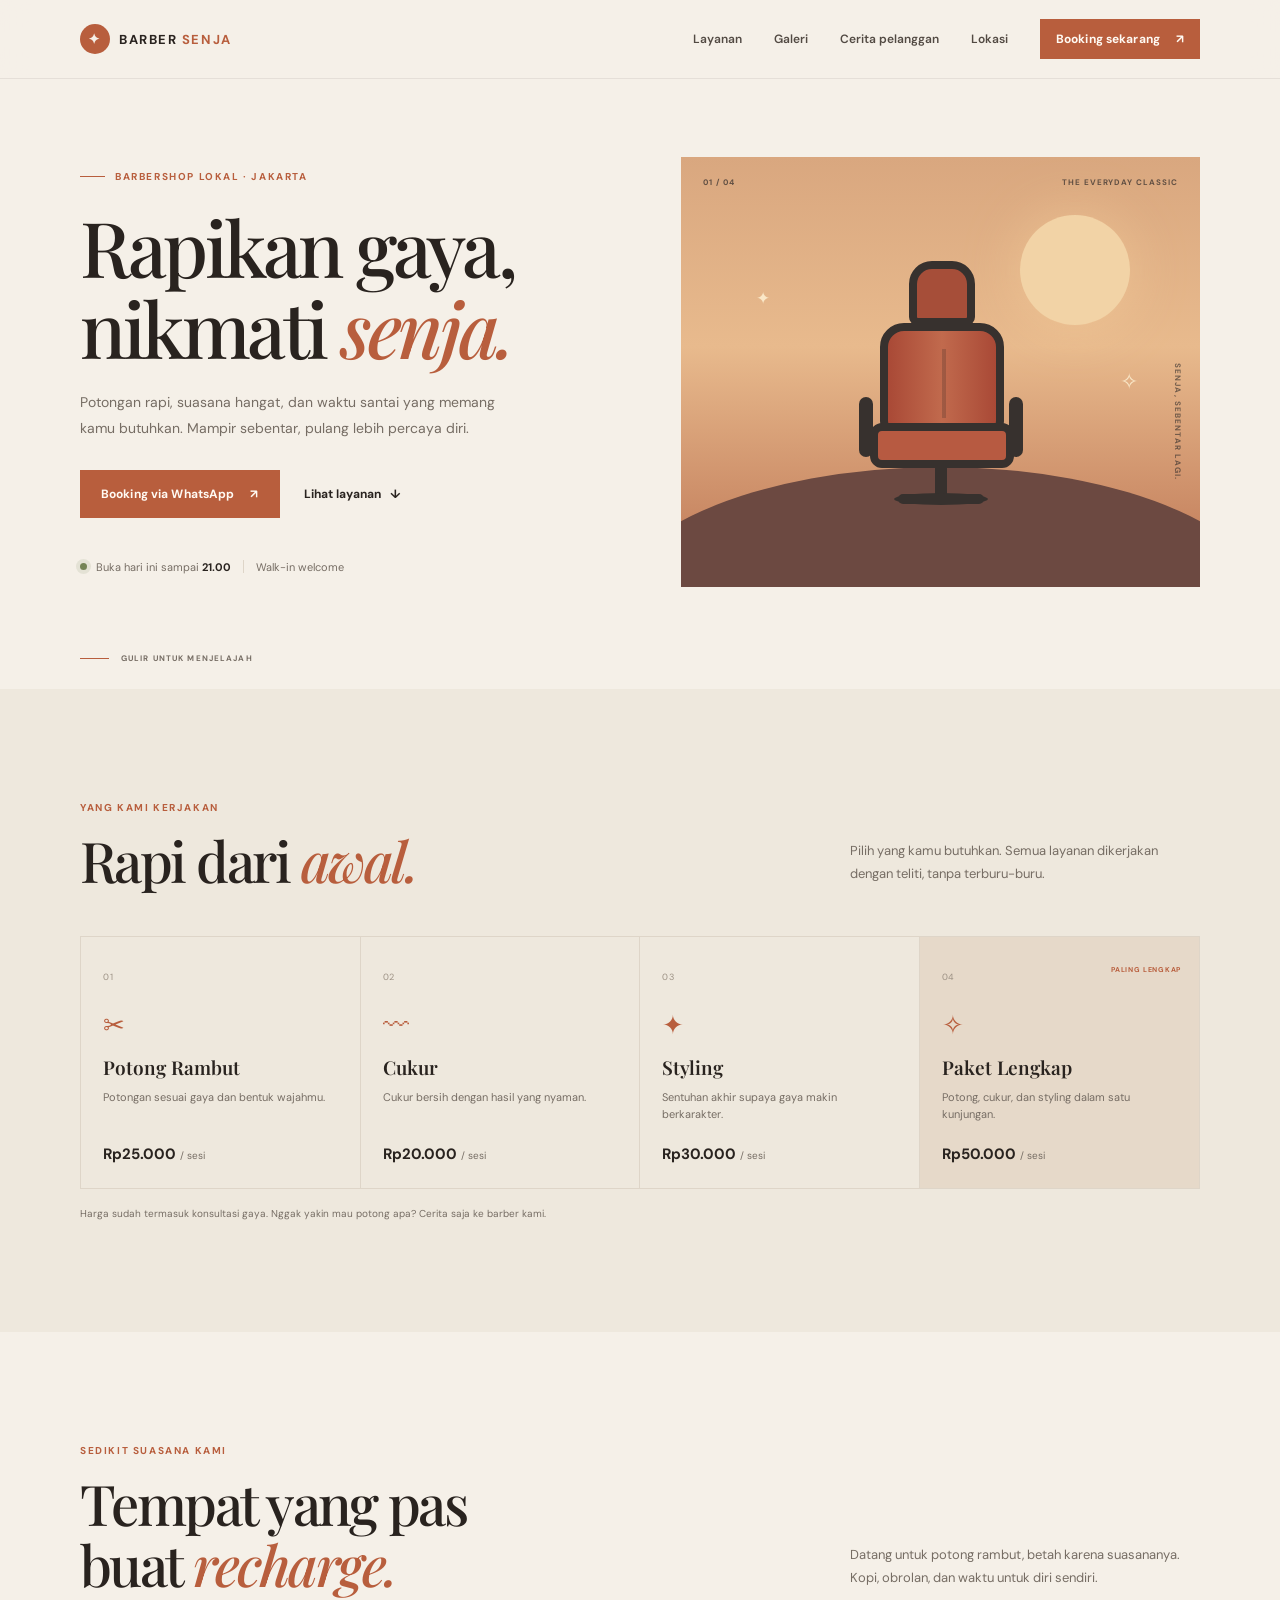
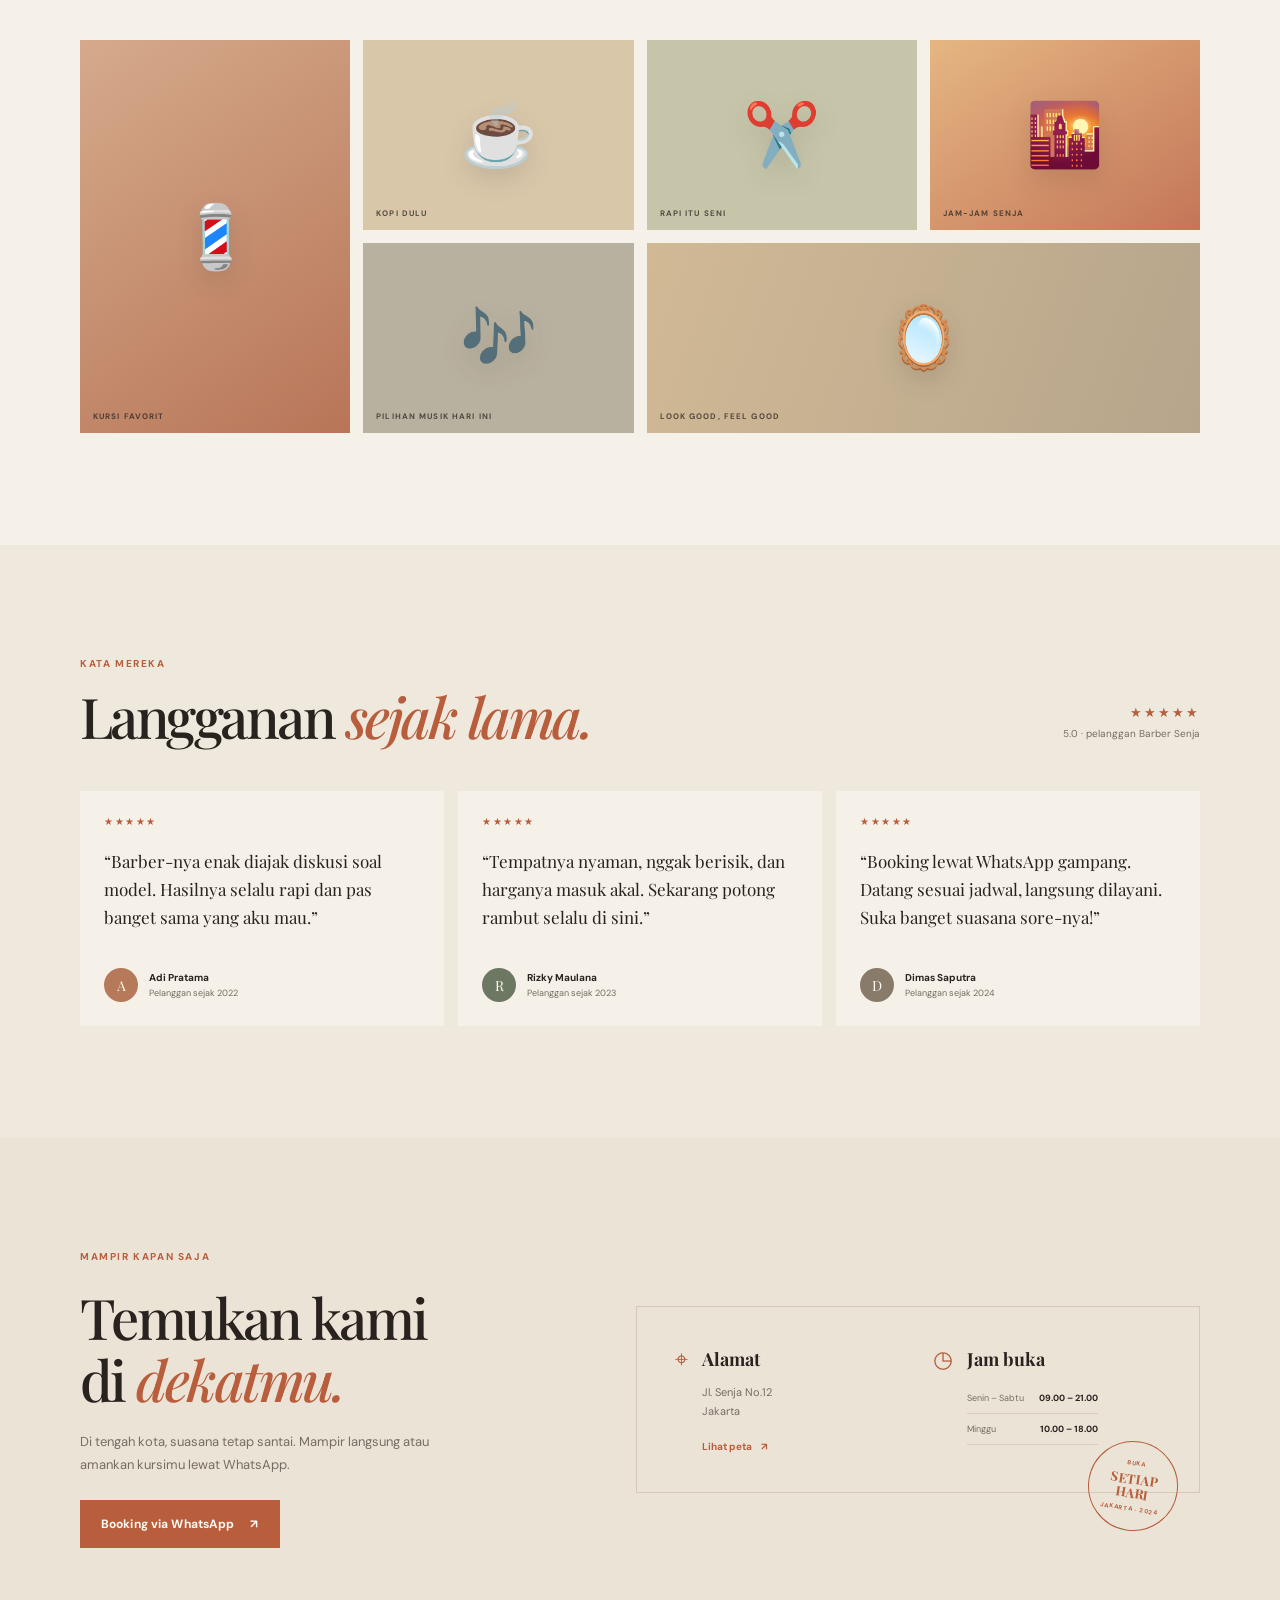
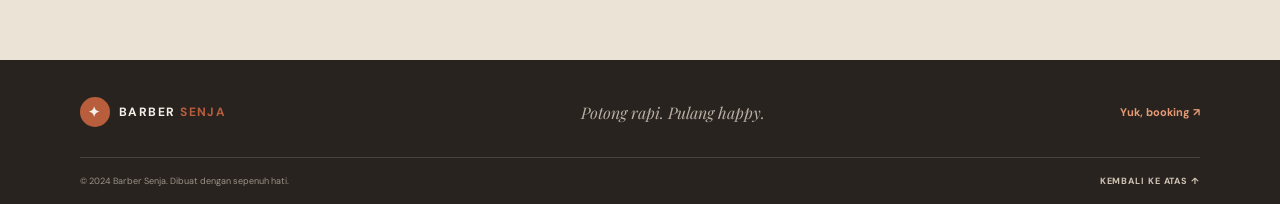
==== demo-barbershop/index.html @ 26501e34 "Tambah demo landing page Barber Senja" ====
<!doctype html>
<html lang="id">
  <head>
    <meta charset="UTF-8" />
    <meta name="viewport" content="width=device-width, initial-scale=1.0" />
    <meta
      name="description"
      content="Barber Senja — tempat potong rambut dan cukur pilihan di Jakarta. Booking mudah lewat WhatsApp."
    />
    <meta name="theme-color" content="#f5f0e8" />
    <title>Barber Senja — Rapikan Gaya, Nikmati Senja</title>
    <link rel="stylesheet" href="style.css" />
    <script src="script.js" defer></script>
  </head>
  <body>
    <header class="site-header">
      <nav class="nav container" aria-label="Navigasi utama">
        <a class="brand" href="#beranda" aria-label="Barber Senja, beranda">
          <span class="brand-mark" aria-hidden="true">✦</span>
          <span>BARBER <span class="brand-accent">SENJA</span></span>
        </a>
        <button
          class="menu-toggle"
          type="button"
          aria-expanded="false"
          aria-controls="nav-links"
          aria-label="Buka menu navigasi"
        >
          <span></span>
          <span></span>
          <span></span>
        </button>
        <div class="nav-links" id="nav-links">
          <a href="#layanan">Layanan</a>
          <a href="#galeri">Galeri</a>
          <a href="#cerita">Cerita pelanggan</a>
          <a href="#lokasi">Lokasi</a>
          <a class="button button-small" href="https://wa.me/6281234567890" target="_blank" rel="noopener noreferrer">Booking sekarang <span aria-hidden="true">↗</span></a>
        </div>
      </nav>
    </header>

    <main>
      <section class="hero" id="beranda">
        <div class="hero-inner container">
          <div class="hero-copy">
            <p class="eyebrow"><span class="eyebrow-line"></span> BARBERSHOP LOKAL · JAKARTA</p>
            <h1>Rapikan gaya,<br />nikmati <em>senja.</em></h1>
            <p class="hero-description">
              Potongan rapi, suasana hangat, dan waktu santai yang memang kamu
              butuhkan. Mampir sebentar, pulang lebih percaya diri.
            </p>
            <div class="hero-actions">
              <a class="button" href="https://wa.me/6281234567890" target="_blank" rel="noopener noreferrer">Booking via WhatsApp <span aria-hidden="true">↗</span></a>
              <a class="text-link" href="#layanan">Lihat layanan <span aria-hidden="true">↓</span></a>
            </div>
            <div class="hero-note">
              <span class="status-dot" aria-hidden="true"></span>
              <span>Buka hari ini sampai <strong>21.00</strong></span>
              <span class="note-divider" aria-hidden="true"></span>
              <span>Walk-in welcome</span>
            </div>
          </div>

          <div class="hero-art" aria-label="Ilustrasi kursi barbershop saat senja" role="img">
            <div class="sun"></div>
            <div class="art-caption"><span>01 / 04</span><span>THE EVERYDAY CLASSIC</span></div>
            <div class="chair">
              <div class="chair-head"></div>
              <div class="chair-back"></div>
              <div class="chair-seat"></div>
              <div class="chair-arm chair-arm-left"></div>
              <div class="chair-arm chair-arm-right"></div>
              <div class="chair-pole"></div>
              <div class="chair-base"></div>
              <div class="chair-foot"></div>
            </div>
            <span class="art-sparkle sparkle-one" aria-hidden="true">✦</span>
            <span class="art-sparkle sparkle-two" aria-hidden="true">✧</span>
            <span class="art-side-note">SENJA, SEBENTAR LAGI.</span>
          </div>
        </div>
        <a class="scroll-cue" href="#layanan"><span></span> GULIR UNTUK MENJELAJAH</a>
      </section>

      <section class="services section-pad" id="layanan">
        <div class="container">
          <div class="section-heading">
            <div>
              <p class="eyebrow">YANG KAMI KERJAKAN</p>
              <h2>Rapi dari <em>awal.</em></h2>
            </div>
            <p class="section-intro">Pilih yang kamu butuhkan. Semua layanan dikerjakan dengan teliti, tanpa terburu-buru.</p>
          </div>
          <div class="service-grid">
            <article class="service-card">
              <span class="service-number">01</span>
              <span class="service-icon" aria-hidden="true">✂</span>
              <h3>Potong Rambut</h3>
              <p>Potongan sesuai gaya dan bentuk wajahmu.</p>
              <div class="service-price">Rp25.000 <span>/ sesi</span></div>
            </article>
            <article class="service-card">
              <span class="service-number">02</span>
              <span class="service-icon" aria-hidden="true">〰</span>
              <h3>Cukur</h3>
              <p>Cukur bersih dengan hasil yang nyaman.</p>
              <div class="service-price">Rp20.000 <span>/ sesi</span></div>
            </article>
            <article class="service-card">
              <span class="service-number">03</span>
              <span class="service-icon" aria-hidden="true">✦</span>
              <h3>Styling</h3>
              <p>Sentuhan akhir supaya gaya makin berkarakter.</p>
              <div class="service-price">Rp30.000 <span>/ sesi</span></div>
            </article>
            <article class="service-card service-featured">
              <span class="service-number">04</span>
              <span class="service-icon" aria-hidden="true">✧</span>
              <span class="popular-label">PALING LENGKAP</span>
              <h3>Paket Lengkap</h3>
              <p>Potong, cukur, dan styling dalam satu kunjungan.</p>
              <div class="service-price">Rp50.000 <span>/ sesi</span></div>
            </article>
          </div>
          <p class="price-note">Harga sudah termasuk konsultasi gaya. Nggak yakin mau potong apa? Cerita saja ke barber kami.</p>
        </div>
      </section>

      <section class="gallery section-pad" id="galeri">
        <div class="container">
          <div class="section-heading">
            <div>
              <p class="eyebrow">SEDIKIT SUASANA KAMI</p>
              <h2>Tempat yang pas<br />buat <em>recharge.</em></h2>
            </div>
            <p class="section-intro">Datang untuk potong rambut, betah karena suasananya. Kopi, obrolan, dan waktu untuk diri sendiri.</p>
          </div>
          <div class="gallery-grid">
            <div class="gallery-tile gallery-large tile-chair"><span class="tile-emoji" aria-hidden="true">💈</span><span class="tile-caption">KURSI FAVORIT</span></div>
            <div class="gallery-tile tile-coffee"><span class="tile-emoji" aria-hidden="true">☕</span><span class="tile-caption">KOPI DULU</span></div>
            <div class="gallery-tile tile-tools"><span class="tile-emoji" aria-hidden="true">✂️</span><span class="tile-caption">RAPI ITU SENI</span></div>
            <div class="gallery-tile tile-sunset"><span class="tile-emoji" aria-hidden="true">🌇</span><span class="tile-caption">JAM-JAM SENJA</span></div>
            <div class="gallery-tile tile-record"><span class="tile-emoji" aria-hidden="true">🎶</span><span class="tile-caption">PILIHAN MUSIK HARI INI</span></div>
            <div class="gallery-tile gallery-wide tile-goodhair"><span class="tile-emoji" aria-hidden="true">🪞</span><span class="tile-caption">LOOK GOOD, FEEL GOOD</span></div>
          </div>
        </div>
      </section>

      <section class="testimonials section-pad" id="cerita">
        <div class="container">
          <div class="section-heading">
            <div>
              <p class="eyebrow">KATA MEREKA</p>
              <h2>Langganan <em>sejak lama.</em></h2>
            </div>
            <div class="review-score"><span>★★★★★</span><small>5.0 · pelanggan Barber Senja</small></div>
          </div>
          <div class="testimonial-grid">
            <article class="quote-card">
              <div class="quote-stars" aria-label="5 dari 5 bintang">★★★★★</div>
              <blockquote>“Barber-nya enak diajak diskusi soal model. Hasilnya selalu rapi dan pas banget sama yang aku mau.”</blockquote>
              <div class="quote-author"><span class="author-avatar avatar-one">A</span><div><strong>Adi Pratama</strong><small>Pelanggan sejak 2022</small></div></div>
            </article>
            <article class="quote-card">
              <div class="quote-stars" aria-label="5 dari 5 bintang">★★★★★</div>
              <blockquote>“Tempatnya nyaman, nggak berisik, dan harganya masuk akal. Sekarang potong rambut selalu di sini.”</blockquote>
              <div class="quote-author"><span class="author-avatar avatar-two">R</span><div><strong>Rizky Maulana</strong><small>Pelanggan sejak 2023</small></div></div>
            </article>
            <article class="quote-card">
              <div class="quote-stars" aria-label="5 dari 5 bintang">★★★★★</div>
              <blockquote>“Booking lewat WhatsApp gampang. Datang sesuai jadwal, langsung dilayani. Suka banget suasana sore-nya!”</blockquote>
              <div class="quote-author"><span class="author-avatar avatar-three">D</span><div><strong>Dimas Saputra</strong><small>Pelanggan sejak 2024</small></div></div>
            </article>
          </div>
        </div>
      </section>

      <section class="visit section-pad" id="lokasi">
        <div class="container visit-grid">
          <div class="visit-copy">
            <p class="eyebrow">MAMPIR KAPAN SAJA</p>
            <h2>Temukan kami<br />di <em>dekatmu.</em></h2>
            <p>Di tengah kota, suasana tetap santai. Mampir langsung atau amankan kursimu lewat WhatsApp.</p>
            <a class="button" href="https://wa.me/6281234567890" target="_blank" rel="noopener noreferrer">Booking via WhatsApp <span aria-hidden="true">↗</span></a>
          </div>
          <div class="visit-details">
            <div class="detail-block">
              <span class="detail-icon" aria-hidden="true">⌖</span>
              <div><h3>Alamat</h3><p>Jl. Senja No.12<br />Jakarta</p><a class="text-link" href="https://maps.google.com/?q=Jl.+Senja+No.12+Jakarta" target="_blank" rel="noopener noreferrer">Lihat peta <span aria-hidden="true">↗</span></a></div>
            </div>
            <div class="detail-block">
              <span class="detail-icon" aria-hidden="true">◷</span>
              <div><h3>Jam buka</h3><div class="hours-row"><span>Senin – Sabtu</span><strong>09.00 – 21.00</strong></div><div class="hours-row"><span>Minggu</span><strong>10.00 – 18.00</strong></div></div>
            </div>
            <div class="visit-stamp" aria-hidden="true"><span>BUKA</span><strong>SETIAP<br />HARI</strong><span>JAKARTA · 2024</span></div>
          </div>
        </div>
      </section>
    </main>

    <footer class="site-footer">
      <div class="container footer-main">
        <a class="brand footer-brand" href="#beranda"><span class="brand-mark" aria-hidden="true">✦</span><span>BARBER <span class="brand-accent">SENJA</span></span></a>
        <p>Potong rapi. Pulang happy.</p>
        <a class="footer-booking" href="https://wa.me/6281234567890" target="_blank" rel="noopener noreferrer">Yuk, booking <span aria-hidden="true">↗</span></a>
      </div>
      <div class="container footer-bottom"><span>© 2024 Barber Senja. Dibuat dengan sepenuh hati.</span><a href="#beranda">KEMBALI KE ATAS ↑</a></div>
    </footer>
  </body>
</html>
---- demo-barbershop/style.css ----
@import url("https://fonts.googleapis.com/css2?family=DM+Sans:wght@400;500;600;700&family=Playfair+Display:ital,wght@0,500;0,600;0,700;1,500;1,600&display=swap");

:root {
  color-scheme: light;
  --paper: #f5f0e8;
  --paper-deep: #ebe3d6;
  --ink: #29231f;
  --muted: #766d64;
  --rust: #b85e3d;
  --rust-dark: #984b30;
  --line: #ded5c8;
  --green: #6b7656;
  --serif: "Playfair Display", Georgia, serif;
  --sans: "DM Sans", Arial, sans-serif;
}

* { box-sizing: border-box; }
html { scroll-behavior: smooth; scroll-padding-top: 88px; }
body { margin: 0; background: var(--paper); color: var(--ink); font-family: var(--sans); -webkit-font-smoothing: antialiased; }
a { color: inherit; text-decoration: none; }
button { font: inherit; }
.container { width: min(1120px, calc(100% - 64px)); margin-inline: auto; }
.section-pad { padding: 112px 0; }
.site-header { position: sticky; z-index: 20; top: 0; background: rgba(245, 240, 232, .94); backdrop-filter: blur(14px); border-bottom: 1px solid rgba(41, 35, 31, .08); }
.nav { height: 78px; display: flex; align-items: center; justify-content: space-between; }
.brand { display: inline-flex; align-items: center; gap: 9px; font-size: 13px; font-weight: 700; letter-spacing: .12em; }
.brand-mark { display: grid; width: 30px; height: 30px; place-items: center; color: var(--paper); background: var(--rust); border-radius: 50%; font-size: 14px; }
.brand-accent { color: var(--rust); }
.nav-links { display: flex; align-items: center; gap: 32px; font-size: 12px; font-weight: 600; color: #524a43; }
.nav-links > a:not(.button):hover, .text-link:hover { color: var(--rust); }
.button { display: inline-flex; align-items: center; justify-content: center; gap: 16px; padding: 15px 20px; background: var(--rust); color: #fffaf3; border: 1px solid var(--rust); font-size: 12px; font-weight: 700; letter-spacing: .01em; transition: background .2s, transform .2s; }
.button:hover { background: var(--rust-dark); transform: translateY(-2px); }
.button-small { padding: 11px 15px; }
.menu-toggle { display: none; }

.hero { position: relative; overflow: hidden; min-height: 610px; padding: 78px 0 90px; }
.hero-inner { display: grid; grid-template-columns: 1fr .95fr; align-items: center; gap: 55px; }
.eyebrow { display: flex; align-items: center; gap: 10px; margin: 0 0 23px; color: var(--rust); font-size: 10px; font-weight: 700; letter-spacing: .16em; }
.eyebrow-line { width: 25px; height: 1px; background: var(--rust); }
h1, h2, h3, p { margin-top: 0; }
h1, h2 { font-family: var(--serif); font-weight: 500; letter-spacing: -.045em; }
h1 { margin-bottom: 22px; font-size: clamp(54px, 6vw, 78px); line-height: 1.05; }
h1 em, h2 em { color: var(--rust); font-weight: 500; }
.hero-description { max-width: 430px; margin-bottom: 28px; color: var(--muted); font-size: 14px; line-height: 1.85; }
.hero-actions { display: flex; align-items: center; gap: 24px; }
.text-link { display: inline-flex; align-items: center; gap: 9px; color: var(--ink); font-size: 12px; font-weight: 700; transition: color .2s; }
.hero-note { display: flex; align-items: center; gap: 9px; margin-top: 42px; color: var(--muted); font-size: 11px; }
.hero-note strong { color: var(--ink); }
.status-dot { width: 7px; height: 7px; border-radius: 50%; background: #758456; box-shadow: 0 0 0 4px rgba(117, 132, 86, .13); }
.note-divider { height: 13px; width: 1px; margin: 0 3px; background: var(--line); }
.hero-art { position: relative; height: 430px; overflow: hidden; background: #d7a07a; isolation: isolate; }
.hero-art::before { position: absolute; z-index: -1; inset: 0; background: linear-gradient(180deg, #d9a77f 0%, #e8ba8d 44%, #bd7554 100%); content: ""; }
.hero-art::after { position: absolute; z-index: -1; right: -15%; bottom: -42%; left: -15%; height: 70%; border-radius: 50%; background: #6c4941; content: ""; }
.sun { position: absolute; top: 58px; right: 70px; width: 110px; height: 110px; border-radius: 50%; background: #f2d3a6; box-shadow: 0 0 55px rgba(255, 220, 166, .4); }
.chair { position: absolute; z-index: 1; bottom: 60px; left: 50%; width: 190px; height: 280px; transform: translateX(-50%); }
.chair-head { position: absolute; top: 14px; left: 63px; width: 66px; height: 65px; border: 8px solid #37312e; border-radius: 23px 23px 9px 9px; background: #a64e39; }
.chair-back { position: absolute; top: 76px; left: 34px; width: 124px; height: 110px; border: 8px solid #37312e; border-radius: 24px 24px 12px 12px; background: linear-gradient(90deg, #a94936, #c16a4d 50%, #a94936); }
.chair-back::before { position: absolute; top: 18px; left: 50%; height: 69px; width: 4px; background: rgba(62, 42, 37, .25); content: ""; }
.chair-seat { position: absolute; top: 176px; left: 24px; width: 144px; height: 45px; border: 8px solid #37312e; border-radius: 12px; background: #b75a41; }
.chair-arm { position: absolute; top: 150px; width: 14px; height: 60px; border-radius: 8px; background: #37312e; }
.chair-arm-left { left: 13px; }
.chair-arm-right { right: 13px; }
.chair-pole { position: absolute; top: 218px; left: 89px; width: 12px; height: 35px; background: #37312e; }
.chair-base { position: absolute; top: 246px; left: 48px; width: 94px; height: 12px; border-radius: 50%; background: #37312e; }
.chair-foot { position: absolute; top: 190px; left: 52px; width: 86px; height: 10px; border-radius: 8px; background: #37312e; transform: translateY(57px); }
.art-caption { position: absolute; z-index: 2; top: 20px; right: 22px; left: 22px; display: flex; justify-content: space-between; color: rgba(55, 49, 46, .74); font-size: 8px; font-weight: 700; letter-spacing: .12em; }
.art-sparkle { position: absolute; color: rgba(255, 244, 215, .8); }
.sparkle-one { top: 130px; left: 75px; font-size: 17px; }
.sparkle-two { top: 210px; right: 62px; font-size: 22px; }
.art-side-note { position: absolute; top: 48%; right: 17px; color: rgba(55, 49, 46, .65); font-size: 8px; font-weight: 700; letter-spacing: .14em; writing-mode: vertical-rl; }
.scroll-cue { position: absolute; bottom: 26px; left: max(32px, calc((100% - 1120px) / 2)); display: flex; align-items: center; gap: 12px; color: var(--muted); font-size: 8px; font-weight: 700; letter-spacing: .14em; }
.scroll-cue span { width: 29px; height: 1px; background: var(--rust); }

.services { background: #eee8dd; }
.section-heading { display: flex; align-items: end; justify-content: space-between; gap: 40px; margin-bottom: 45px; }
.section-heading .eyebrow { margin-bottom: 15px; }
h2 { margin-bottom: 0; font-size: clamp(39px, 4.5vw, 56px); line-height: 1.1; }
.section-intro { max-width: 350px; margin-bottom: 5px; color: var(--muted); font-size: 13px; line-height: 1.8; }
.service-grid { display: grid; grid-template-columns: repeat(4, 1fr); border: 1px solid var(--line); }
.service-card { position: relative; min-height: 250px; padding: 27px 22px 24px; border-right: 1px solid var(--line); }
.service-card:last-child { border-right: 0; }
.service-number { color: #9c9184; font-size: 9px; letter-spacing: .1em; }
.service-icon { display: block; margin: 21px 0 13px; color: var(--rust); font-family: var(--serif); font-size: 26px; }
.service-card h3 { margin-bottom: 9px; font-family: var(--serif); font-size: 19px; font-weight: 600; }
.service-card p { min-height: 38px; margin-bottom: 17px; color: var(--muted); font-size: 11px; line-height: 1.6; }
.service-price { font-size: 15px; font-weight: 700; }
.service-price span { color: var(--muted); font-size: 10px; font-weight: 400; }
.service-featured { background: #e6d9c9; }
.popular-label { position: absolute; top: 28px; right: 18px; color: var(--rust); font-size: 7px; font-weight: 700; letter-spacing: .1em; }
.price-note { margin: 18px 0 0; color: var(--muted); font-size: 10px; }

.gallery { background: var(--paper); }
.gallery-grid { display: grid; grid-template-columns: repeat(4, 1fr); grid-template-rows: 190px 190px; gap: 13px; }
.gallery-tile { position: relative; display: flex; overflow: hidden; align-items: center; justify-content: center; isolation: isolate; }
.gallery-tile::before { position: absolute; z-index: -1; inset: 0; background: var(--tile-bg); transition: transform .5s; content: ""; }
.gallery-tile:hover::before { transform: scale(1.06); }
.gallery-large { grid-row: span 2; }
.gallery-wide { grid-column: span 2; }
.tile-emoji { font-size: 62px; filter: drop-shadow(0 10px 12px rgba(41, 35, 31, .13)); transition: transform .3s; }
.gallery-tile:hover .tile-emoji { transform: translateY(-5px) rotate(-4deg); }
.tile-caption { position: absolute; right: 13px; bottom: 12px; left: 13px; color: rgba(41, 35, 31, .74); font-size: 8px; font-weight: 700; letter-spacing: .14em; }
.tile-chair { --tile-bg: linear-gradient(145deg, #d5aa8b, #b87558); }
.tile-coffee { --tile-bg: #d9c7aa; }
.tile-tools { --tile-bg: #c6c5a9; }
.tile-sunset { --tile-bg: linear-gradient(145deg, #e5b682, #c47658); }
.tile-record { --tile-bg: #b9b19f; }
.tile-goodhair { --tile-bg: linear-gradient(110deg, #d1b995, #b6a58c); }

.testimonials { background: #eee8dd; }
.review-score { display: flex; flex-direction: column; gap: 6px; padding-bottom: 6px; text-align: right; }
.review-score span, .quote-stars { color: var(--rust); font-size: 13px; letter-spacing: .15em; }
.review-score small { color: var(--muted); font-size: 10px; }
.testimonial-grid { display: grid; grid-template-columns: repeat(3, 1fr); gap: 14px; }
.quote-card { display: flex; min-height: 235px; flex-direction: column; padding: 24px; background: var(--paper); }
.quote-stars { font-size: 10px; }
.quote-card blockquote { flex: 1; margin: 19px 0 23px; font-family: var(--serif); font-size: 17px; line-height: 1.65; }
.quote-author { display: flex; align-items: center; gap: 11px; }
.author-avatar { display: grid; width: 34px; height: 34px; place-items: center; border-radius: 50%; color: #fffaf3; font-family: var(--serif); font-size: 14px; }
.avatar-one { background: #b67959; }
.avatar-two { background: #6d7862; }
.avatar-three { background: #897b69; }
.quote-author div { display: flex; flex-direction: column; gap: 3px; }
.quote-author strong { font-size: 10px; }
.quote-author small { color: var(--muted); font-size: 9px; }

.visit { background: var(--paper-deep); }
.visit-grid { display: grid; grid-template-columns: .9fr 1.1fr; gap: 95px; align-items: center; }
.visit-copy h2 { margin-bottom: 20px; }
.visit-copy > p:not(.eyebrow) { max-width: 350px; margin-bottom: 24px; color: var(--muted); font-size: 13px; line-height: 1.8; }
.visit-details { position: relative; display: grid; grid-template-columns: 1fr 1fr; gap: 30px; padding: 37px 38px; border: 1px solid #d5c9b9; }
.detail-block { display: flex; gap: 14px; }
.detail-icon { color: var(--rust); font-size: 23px; }
.detail-block h3 { margin: 3px 0 12px; font-family: var(--serif); font-size: 18px; }
.detail-block p, .hours-row { color: var(--muted); font-size: 11px; line-height: 1.8; }
.detail-block p { margin-bottom: 12px; }
.detail-block .text-link { color: var(--rust); font-size: 10px; }
.hours-row { display: flex; justify-content: space-between; gap: 15px; padding: 7px 0; border-bottom: 1px solid #d8cdbf; font-size: 9px; }
.hours-row strong { color: var(--ink); white-space: nowrap; }
.visit-stamp { position: absolute; right: 21px; bottom: -39px; display: flex; width: 90px; height: 90px; flex-direction: column; align-items: center; justify-content: center; transform: rotate(9deg); border: 1px solid var(--rust); border-radius: 50%; color: var(--rust); text-align: center; }
.visit-stamp span { font-size: 6px; font-weight: 700; letter-spacing: .13em; }
.visit-stamp strong { margin: 5px 0; font-family: var(--serif); font-size: 13px; line-height: 1.05; }

.site-footer { padding: 37px 0 0; background: var(--ink); color: #f5f0e8; }
.footer-main { display: flex; align-items: center; justify-content: space-between; padding-bottom: 30px; }
.footer-brand { font-size: 12px; }
.footer-main p { margin: 0; color: #b8afa4; font-family: var(--serif); font-size: 16px; font-style: italic; }
.footer-booking { color: #e49a74; font-size: 11px; font-weight: 700; }
.footer-bottom { display: flex; justify-content: space-between; padding: 17px 0; border-top: 1px solid #49433e; color: #9b9389; font-size: 9px; }
.footer-bottom a { color: #d1c5b7; font-weight: 700; letter-spacing: .1em; }

@media (max-width: 900px) {
  .nav-links { gap: 18px; }
  .hero-inner { gap: 32px; }
  .hero-art { height: 390px; }
  .service-card { padding-inline: 16px; }
  .visit-grid { gap: 45px; }
  .visit-details { padding: 30px 24px; }
}

@media (max-width: 700px) {
  .container { width: min(100% - 40px, 520px); }
  .section-pad { padding: 76px 0; }
  .nav { height: 68px; }
  .menu-toggle { display: flex; width: 42px; height: 42px; flex-direction: column; align-items: center; justify-content: center; gap: 5px; border: 1px solid var(--line); background: transparent; cursor: pointer; }
  .menu-toggle span { width: 17px; height: 1px; background: var(--ink); transition: transform .2s, opacity .2s; }
  .menu-toggle[aria-expanded="true"] span:first-child { transform: translateY(6px) rotate(45deg); }
  .menu-toggle[aria-expanded="true"] span:nth-child(2) { opacity: 0; }
  .menu-toggle[aria-expanded="true"] span:last-child { transform: translateY(-6px) rotate(-45deg); }
  .nav-links { position: absolute; top: 68px; right: 0; left: 0; display: none; flex-direction: column; align-items: stretch; gap: 0; padding: 10px 20px 20px; border-bottom: 1px solid var(--line); background: var(--paper); }
  .nav-links.is-open { display: flex; }
  .nav-links > a:not(.button) { padding: 14px 0; border-bottom: 1px solid var(--line); }
  .nav-links .button { margin-top: 15px; }
  .hero { min-height: 0; padding: 61px 0 74px; }
  .hero-inner { grid-template-columns: 1fr; gap: 38px; }
  h1 { font-size: clamp(54px, 13vw, 72px); }
  .hero-description { max-width: 410px; font-size: 13px; }
  .hero-note { margin-top: 28px; font-size: 9px; }
  .hero-art { height: 330px; }
  .sun { top: 43px; right: 48px; width: 83px; height: 83px; }
  .chair { bottom: 39px; transform: translateX(-50%) scale(.82); transform-origin: bottom center; }
  .scroll-cue { display: none; }
  .section-heading { align-items: start; flex-direction: column; gap: 16px; margin-bottom: 30px; }
  h2 { font-size: 43px; }
  .section-intro { max-width: 440px; font-size: 12px; }
  .service-grid { grid-template-columns: repeat(2, 1fr); }
  .service-card { min-height: 230px; padding: 22px 17px; border-bottom: 1px solid var(--line); }
  .service-card:nth-child(2) { border-right: 0; }
  .service-card:nth-child(3), .service-card:nth-child(4) { border-bottom: 0; }
  .service-card h3 { font-size: 17px; }
  .service-card p { font-size: 10px; }
  .popular-label { top: 24px; right: 11px; font-size: 6px; }
  .gallery-grid { grid-template-columns: repeat(2, 1fr); grid-template-rows: 165px 135px 145px; gap: 9px; }
  .gallery-large { grid-row: span 1; }
  .gallery-wide { grid-column: span 2; }
  .tile-emoji { font-size: 49px; }
  .tile-caption { font-size: 7px; }
  .review-score { text-align: left; }
  .testimonial-grid { grid-template-columns: 1fr; gap: 10px; }
  .quote-card { min-height: 205px; padding: 22px; }
  .quote-card blockquote { max-width: 480px; }
  .visit-grid { grid-template-columns: 1fr; gap: 35px; }
  .visit-details { grid-template-columns: 1fr; gap: 24px; padding: 27px 23px 36px; }
  .visit-stamp { right: 13px; bottom: -28px; width: 70px; height: 70px; }
  .visit-stamp strong { font-size: 10px; }
  .visit-stamp span { font-size: 5px; }
  .footer-main { align-items: flex-start; flex-wrap: wrap; gap: 18px; }
  .footer-main p { order: 3; width: 100%; }
}

@media (prefers-reduced-motion: reduce) {
  *, *::before, *::after { scroll-behavior: auto !important; transition-duration: .01ms !important; }
}
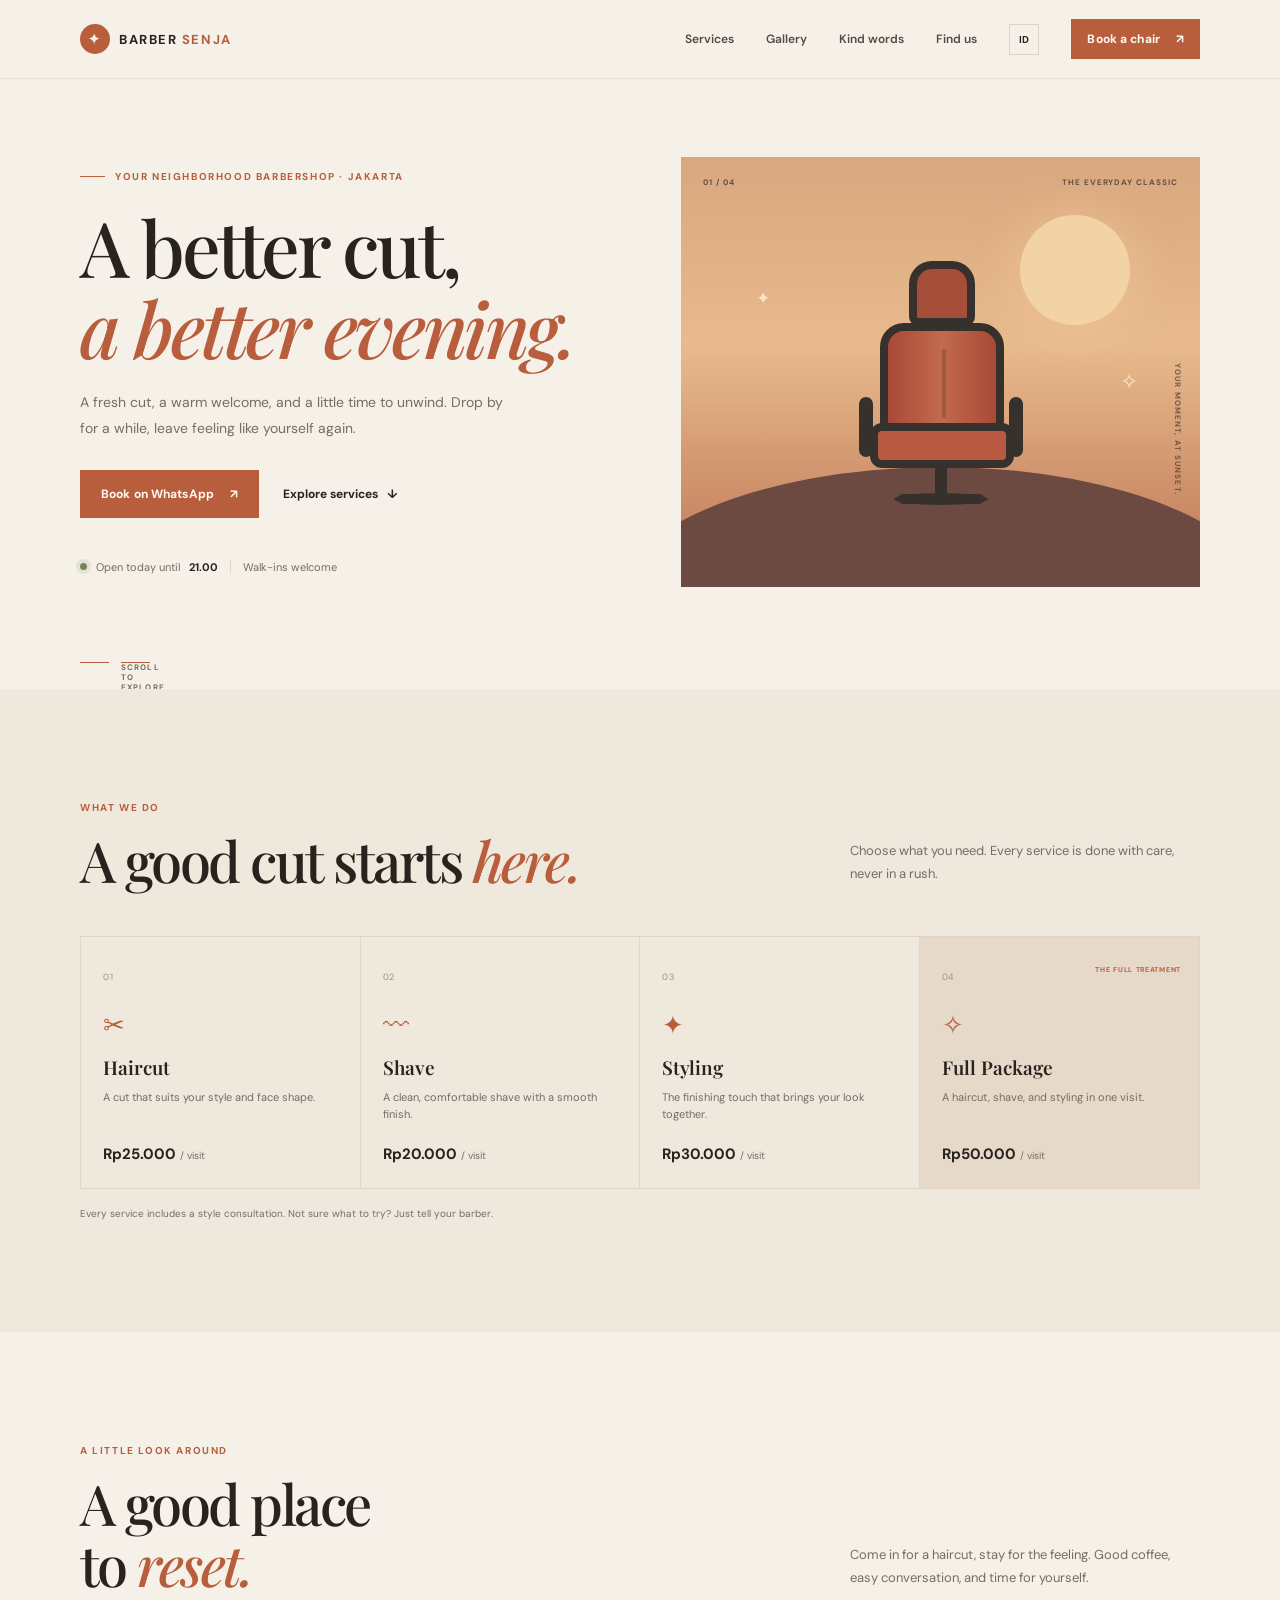
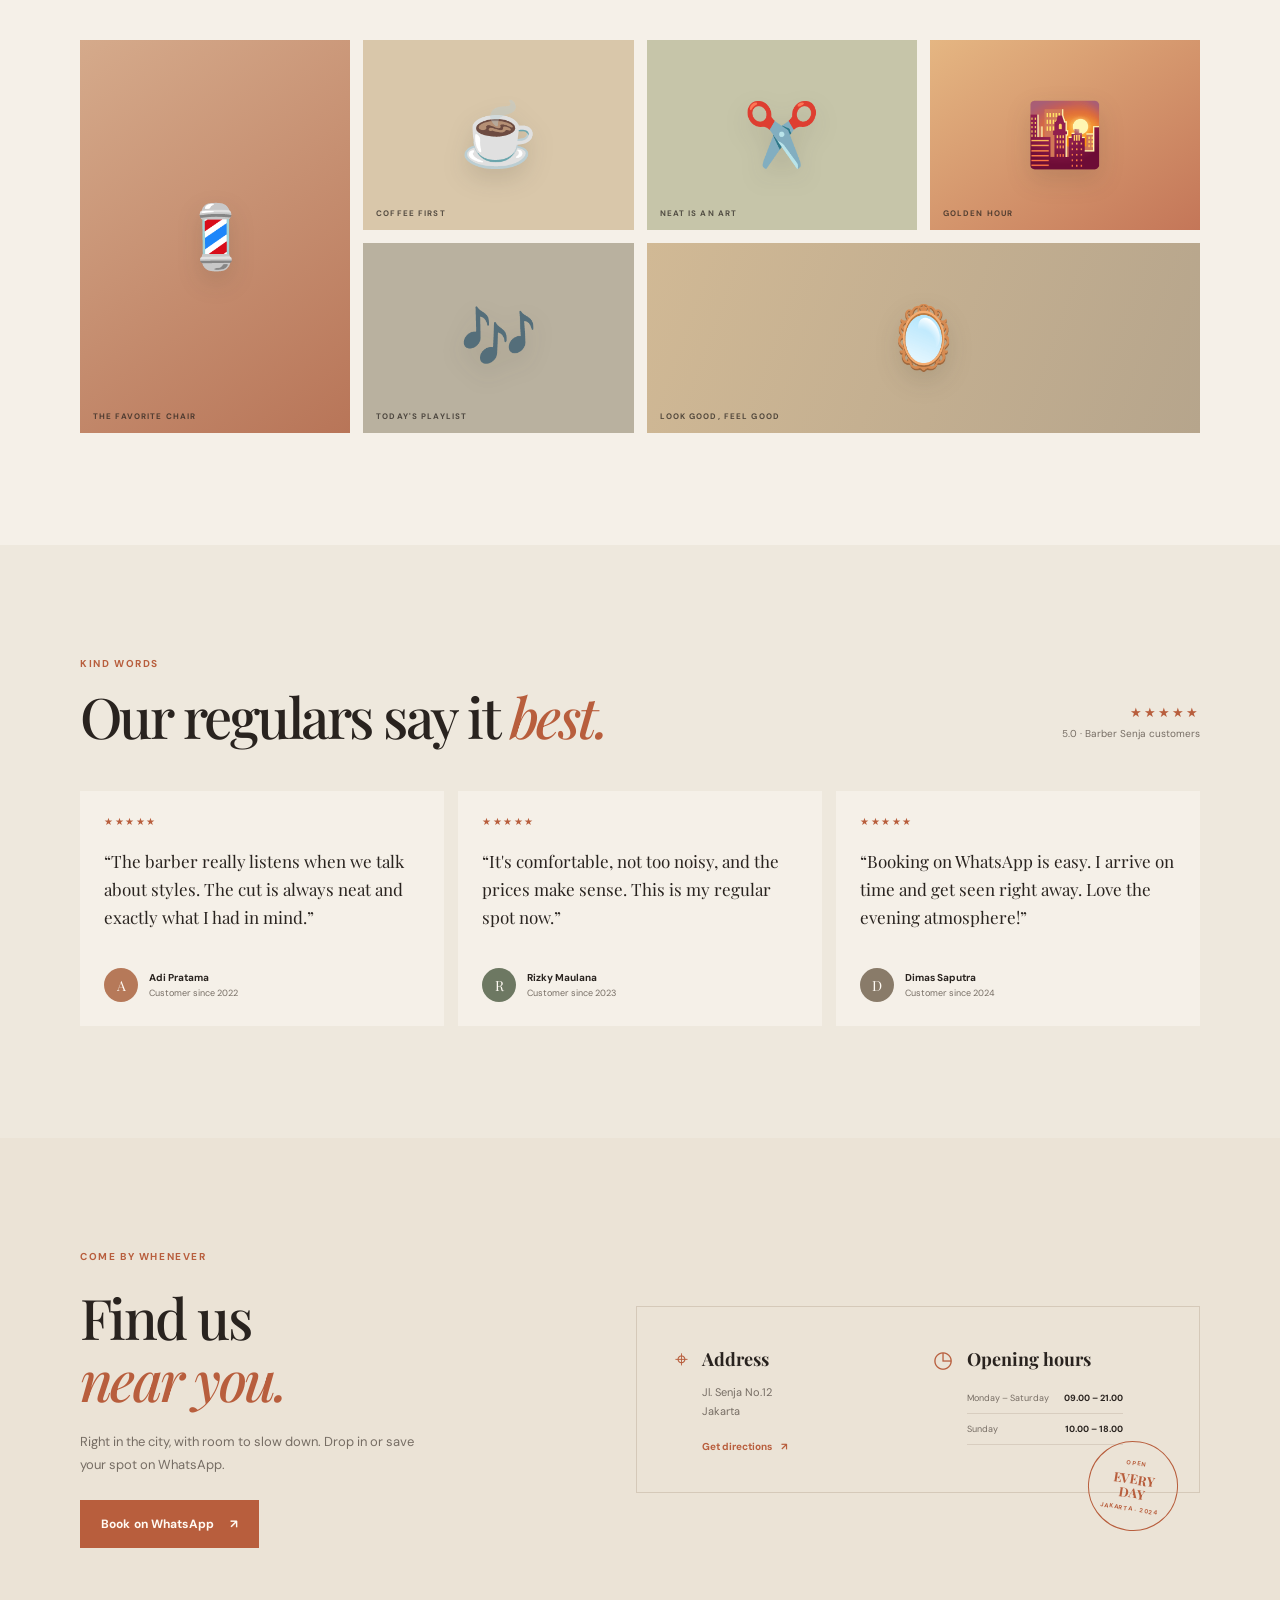
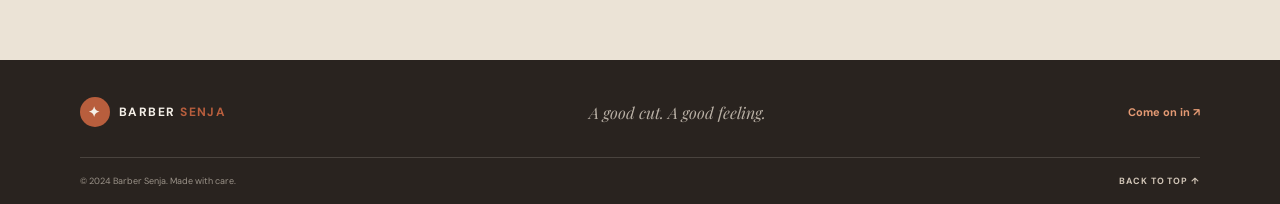
==== commit 5f148218: "Make Barber Senja demo and template bilingual" ====
--- a/demo-barbershop/index.html
+++ b/demo-barbershop/index.html
@@ -1,20 +1,20 @@
 <!doctype html>
-<html lang="id">
+<html lang="en">
   <head>
     <meta charset="UTF-8" />
     <meta name="viewport" content="width=device-width, initial-scale=1.0" />
     <meta
       name="description"
-      content="Barber Senja — tempat potong rambut dan cukur pilihan di Jakarta. Booking mudah lewat WhatsApp."
+      content="Barber Senja — your neighborhood barbershop in Jakarta. Easy booking via WhatsApp."
     />
     <meta name="theme-color" content="#f5f0e8" />
-    <title>Barber Senja — Rapikan Gaya, Nikmati Senja</title>
+    <title>Barber Senja — A Better Cut, A Better Evening</title>
     <link rel="stylesheet" href="style.css" />
     <script src="script.js" defer></script>
   </head>
   <body>
     <header class="site-header">
-      <nav class="nav container" aria-label="Navigasi utama">
+      <nav class="nav container" aria-label="Main navigation">
         <a class="brand" href="#beranda" aria-label="Barber Senja, beranda">
           <span class="brand-mark" aria-hidden="true">✦</span>
           <span>BARBER <span class="brand-accent">SENJA</span></span>
@@ -24,18 +24,19 @@
           type="button"
           aria-expanded="false"
           aria-controls="nav-links"
-          aria-label="Buka menu navigasi"
+          aria-label="Open navigation menu"
         >
           <span></span>
           <span></span>
           <span></span>
         </button>
         <div class="nav-links" id="nav-links">
-          <a href="#layanan">Layanan</a>
-          <a href="#galeri">Galeri</a>
-          <a href="#cerita">Cerita pelanggan</a>
-          <a href="#lokasi">Lokasi</a>
-          <a class="button button-small" href="https://wa.me/6281234567890" target="_blank" rel="noopener noreferrer">Booking sekarang <span aria-hidden="true">↗</span></a>
+          <a href="#layanan" data-en="Services" data-id="Layanan">Services</a>
+          <a href="#galeri" data-en="Gallery" data-id="Galeri">Gallery</a>
+          <a href="#cerita" data-en="Kind words" data-id="Cerita pelanggan">Kind words</a>
+          <a href="#lokasi" data-en="Find us" data-id="Lokasi">Find us</a>
+          <button class="language-toggle" id="language-toggle" type="button" aria-label="Switch to Indonesian"><span data-en="ID" data-id="EN">ID</span></button>
+          <a class="button button-small" href="https://wa.me/6281234567890" target="_blank" rel="noopener noreferrer"><span data-en="Book a chair" data-id="Booking sekarang">Book a chair</span> <span aria-hidden="true">↗</span></a>
         </div>
       </nav>
     </header>
@@ -44,27 +45,24 @@
       <section class="hero" id="beranda">
         <div class="hero-inner container">
           <div class="hero-copy">
-            <p class="eyebrow"><span class="eyebrow-line"></span> BARBERSHOP LOKAL · JAKARTA</p>
-            <h1>Rapikan gaya,<br />nikmati <em>senja.</em></h1>
-            <p class="hero-description">
-              Potongan rapi, suasana hangat, dan waktu santai yang memang kamu
-              butuhkan. Mampir sebentar, pulang lebih percaya diri.
-            </p>
+            <p class="eyebrow"><span class="eyebrow-line"></span> <span data-en="YOUR NEIGHBORHOOD BARBERSHOP · JAKARTA" data-id="BARBERSHOP LOKAL · JAKARTA">YOUR NEIGHBORHOOD BARBERSHOP · JAKARTA</span></p>
+            <h1><span data-en="A better cut," data-id="Rapikan gaya,">A better cut,</span><br /><em data-en="a better evening." data-id="nikmati senja.">a better evening.</em></h1>
+            <p class="hero-description" data-en="A fresh cut, a warm welcome, and a little time to unwind. Drop by for a while, leave feeling like yourself again." data-id="Potongan rapi, suasana hangat, dan waktu santai yang memang kamu butuhkan. Mampir sebentar, pulang lebih percaya diri.">A fresh cut, a warm welcome, and a little time to unwind. Drop by for a while, leave feeling like yourself again.</p>
             <div class="hero-actions">
-              <a class="button" href="https://wa.me/6281234567890" target="_blank" rel="noopener noreferrer">Booking via WhatsApp <span aria-hidden="true">↗</span></a>
-              <a class="text-link" href="#layanan">Lihat layanan <span aria-hidden="true">↓</span></a>
+              <a class="button" href="https://wa.me/6281234567890" target="_blank" rel="noopener noreferrer"><span data-en="Book on WhatsApp" data-id="Booking via WhatsApp">Book on WhatsApp</span> <span aria-hidden="true">↗</span></a>
+              <a class="text-link" href="#layanan"><span data-en="Explore services" data-id="Lihat layanan">Explore services</span> <span aria-hidden="true">↓</span></a>
             </div>
             <div class="hero-note">
               <span class="status-dot" aria-hidden="true"></span>
-              <span>Buka hari ini sampai <strong>21.00</strong></span>
+              <span data-en="Open today until" data-id="Buka hari ini sampai">Open today until</span> <strong>21.00</strong>
               <span class="note-divider" aria-hidden="true"></span>
-              <span>Walk-in welcome</span>
-            </div>
-          </div>
-
-          <div class="hero-art" aria-label="Ilustrasi kursi barbershop saat senja" role="img">
+              <span data-en="Walk-ins welcome" data-id="Menerima kunjungan langsung">Walk-ins welcome</span>
+            </div>
+          </div>
+
+          <div class="hero-art" aria-label="A barbershop chair at sunset" role="img">
             <div class="sun"></div>
-            <div class="art-caption"><span>01 / 04</span><span>THE EVERYDAY CLASSIC</span></div>
+            <div class="art-caption"><span>01 / 04</span><span data-en="THE EVERYDAY CLASSIC" data-id="GAYA KLASIK SEHARI-HARI">THE EVERYDAY CLASSIC</span></div>
             <div class="chair">
               <div class="chair-head"></div>
               <div class="chair-back"></div>
@@ -77,53 +75,53 @@
             </div>
             <span class="art-sparkle sparkle-one" aria-hidden="true">✦</span>
             <span class="art-sparkle sparkle-two" aria-hidden="true">✧</span>
-            <span class="art-side-note">SENJA, SEBENTAR LAGI.</span>
-          </div>
-        </div>
-        <a class="scroll-cue" href="#layanan"><span></span> GULIR UNTUK MENJELAJAH</a>
+            <span class="art-side-note" data-en="YOUR MOMENT, AT SUNSET." data-id="WAKTUMU MENJELANG SENJA.">YOUR MOMENT, AT SUNSET.</span>
+          </div>
+        </div>
+        <a class="scroll-cue" href="#layanan"><span></span> <span data-en="SCROLL TO EXPLORE" data-id="GULIR UNTUK MENJELAJAH">SCROLL TO EXPLORE</span></a>
       </section>
 
       <section class="services section-pad" id="layanan">
         <div class="container">
           <div class="section-heading">
             <div>
-              <p class="eyebrow">YANG KAMI KERJAKAN</p>
-              <h2>Rapi dari <em>awal.</em></h2>
-            </div>
-            <p class="section-intro">Pilih yang kamu butuhkan. Semua layanan dikerjakan dengan teliti, tanpa terburu-buru.</p>
+              <p class="eyebrow" data-en="WHAT WE DO" data-id="YANG KAMI KERJAKAN">WHAT WE DO</p>
+              <h2 data-en="A good cut starts <em>here.</em>" data-id="Rapi dari <em>awal.</em>">A good cut starts <em>here.</em></h2>
+            </div>
+            <p class="section-intro" data-en="Choose what you need. Every service is done with care, never in a rush." data-id="Pilih yang kamu butuhkan. Semua layanan dikerjakan dengan teliti, tanpa terburu-buru.">Choose what you need. Every service is done with care, never in a rush.</p>
           </div>
           <div class="service-grid">
             <article class="service-card">
               <span class="service-number">01</span>
               <span class="service-icon" aria-hidden="true">✂</span>
-              <h3>Potong Rambut</h3>
-              <p>Potongan sesuai gaya dan bentuk wajahmu.</p>
-              <div class="service-price">Rp25.000 <span>/ sesi</span></div>
+              <h3 data-en="Haircut" data-id="Potong Rambut">Haircut</h3>
+              <p data-en="A cut that suits your style and face shape." data-id="Potongan sesuai gaya dan bentuk wajahmu.">A cut that suits your style and face shape.</p>
+              <div class="service-price">Rp25.000 <span data-en="/ visit" data-id="/ sesi">/ visit</span></div>
             </article>
             <article class="service-card">
               <span class="service-number">02</span>
               <span class="service-icon" aria-hidden="true">〰</span>
-              <h3>Cukur</h3>
-              <p>Cukur bersih dengan hasil yang nyaman.</p>
-              <div class="service-price">Rp20.000 <span>/ sesi</span></div>
+              <h3 data-en="Shave" data-id="Cukur">Shave</h3>
+              <p data-en="A clean, comfortable shave with a smooth finish." data-id="Cukur bersih dengan hasil yang nyaman.">A clean, comfortable shave with a smooth finish.</p>
+              <div class="service-price">Rp20.000 <span data-en="/ visit" data-id="/ sesi">/ visit</span></div>
             </article>
             <article class="service-card">
               <span class="service-number">03</span>
               <span class="service-icon" aria-hidden="true">✦</span>
-              <h3>Styling</h3>
-              <p>Sentuhan akhir supaya gaya makin berkarakter.</p>
-              <div class="service-price">Rp30.000 <span>/ sesi</span></div>
+              <h3 data-en="Styling" data-id="Styling">Styling</h3>
+              <p data-en="The finishing touch that brings your look together." data-id="Sentuhan akhir supaya gaya makin berkarakter.">The finishing touch that brings your look together.</p>
+              <div class="service-price">Rp30.000 <span data-en="/ visit" data-id="/ sesi">/ visit</span></div>
             </article>
             <article class="service-card service-featured">
               <span class="service-number">04</span>
               <span class="service-icon" aria-hidden="true">✧</span>
-              <span class="popular-label">PALING LENGKAP</span>
-              <h3>Paket Lengkap</h3>
-              <p>Potong, cukur, dan styling dalam satu kunjungan.</p>
-              <div class="service-price">Rp50.000 <span>/ sesi</span></div>
-            </article>
-          </div>
-          <p class="price-note">Harga sudah termasuk konsultasi gaya. Nggak yakin mau potong apa? Cerita saja ke barber kami.</p>
+              <span class="popular-label" data-en="THE FULL TREATMENT" data-id="PALING LENGKAP">THE FULL TREATMENT</span>
+              <h3 data-en="Full Package" data-id="Paket Lengkap">Full Package</h3>
+              <p data-en="A haircut, shave, and styling in one visit." data-id="Potong, cukur, dan styling dalam satu kunjungan.">A haircut, shave, and styling in one visit.</p>
+              <div class="service-price">Rp50.000 <span data-en="/ visit" data-id="/ sesi">/ visit</span></div>
+            </article>
+          </div>
+          <p class="price-note" data-en="Every service includes a style consultation. Not sure what to try? Just tell your barber." data-id="Harga sudah termasuk konsultasi gaya. Nggak yakin mau potong apa? Cerita saja ke barber kami.">Every service includes a style consultation. Not sure what to try? Just tell your barber.</p>
         </div>
       </section>
 
@@ -131,18 +129,18 @@
         <div class="container">
           <div class="section-heading">
             <div>
-              <p class="eyebrow">SEDIKIT SUASANA KAMI</p>
-              <h2>Tempat yang pas<br />buat <em>recharge.</em></h2>
-            </div>
-            <p class="section-intro">Datang untuk potong rambut, betah karena suasananya. Kopi, obrolan, dan waktu untuk diri sendiri.</p>
+              <p class="eyebrow" data-en="A LITTLE LOOK AROUND" data-id="SEDIKIT SUASANA KAMI">A LITTLE LOOK AROUND</p>
+              <h2 data-en="A good place<br />to <em>reset.</em>" data-id="Tempat yang pas<br />buat <em>recharge.</em>">A good place<br />to <em>reset.</em></h2>
+            </div>
+            <p class="section-intro" data-en="Come in for a haircut, stay for the feeling. Good coffee, easy conversation, and time for yourself." data-id="Datang untuk potong rambut, betah karena suasananya. Kopi, obrolan, dan waktu untuk diri sendiri.">Come in for a haircut, stay for the feeling. Good coffee, easy conversation, and time for yourself.</p>
           </div>
           <div class="gallery-grid">
-            <div class="gallery-tile gallery-large tile-chair"><span class="tile-emoji" aria-hidden="true">💈</span><span class="tile-caption">KURSI FAVORIT</span></div>
-            <div class="gallery-tile tile-coffee"><span class="tile-emoji" aria-hidden="true">☕</span><span class="tile-caption">KOPI DULU</span></div>
-            <div class="gallery-tile tile-tools"><span class="tile-emoji" aria-hidden="true">✂️</span><span class="tile-caption">RAPI ITU SENI</span></div>
-            <div class="gallery-tile tile-sunset"><span class="tile-emoji" aria-hidden="true">🌇</span><span class="tile-caption">JAM-JAM SENJA</span></div>
-            <div class="gallery-tile tile-record"><span class="tile-emoji" aria-hidden="true">🎶</span><span class="tile-caption">PILIHAN MUSIK HARI INI</span></div>
-            <div class="gallery-tile gallery-wide tile-goodhair"><span class="tile-emoji" aria-hidden="true">🪞</span><span class="tile-caption">LOOK GOOD, FEEL GOOD</span></div>
+            <div class="gallery-tile gallery-large tile-chair"><span class="tile-emoji" aria-hidden="true">💈</span><span class="tile-caption" data-en="THE FAVORITE CHAIR" data-id="KURSI FAVORIT">THE FAVORITE CHAIR</span></div>
+            <div class="gallery-tile tile-coffee"><span class="tile-emoji" aria-hidden="true">☕</span><span class="tile-caption" data-en="COFFEE FIRST" data-id="KOPI DULU">COFFEE FIRST</span></div>
+            <div class="gallery-tile tile-tools"><span class="tile-emoji" aria-hidden="true">✂️</span><span class="tile-caption" data-en="NEAT IS AN ART" data-id="RAPI ITU SENI">NEAT IS AN ART</span></div>
+            <div class="gallery-tile tile-sunset"><span class="tile-emoji" aria-hidden="true">🌇</span><span class="tile-caption" data-en="GOLDEN HOUR" data-id="JAM-JAM SENJA">GOLDEN HOUR</span></div>
+            <div class="gallery-tile tile-record"><span class="tile-emoji" aria-hidden="true">🎶</span><span class="tile-caption" data-en="TODAY'S PLAYLIST" data-id="PILIHAN MUSIK HARI INI">TODAY'S PLAYLIST</span></div>
+            <div class="gallery-tile gallery-wide tile-goodhair"><span class="tile-emoji" aria-hidden="true">🪞</span><span class="tile-caption" data-en="LOOK GOOD, FEEL GOOD" data-id="TAMPIL KEREN, MERASA NYAMAN">LOOK GOOD, FEEL GOOD</span></div>
           </div>
         </div>
       </section>
@@ -151,26 +149,26 @@
         <div class="container">
           <div class="section-heading">
             <div>
-              <p class="eyebrow">KATA MEREKA</p>
-              <h2>Langganan <em>sejak lama.</em></h2>
-            </div>
-            <div class="review-score"><span>★★★★★</span><small>5.0 · pelanggan Barber Senja</small></div>
+              <p class="eyebrow" data-en="KIND WORDS" data-id="KATA MEREKA">KIND WORDS</p>
+              <h2 data-en="Our regulars say it <em>best.</em>" data-id="Langganan <em>sejak lama.</em>">Our regulars say it <em>best.</em></h2>
+            </div>
+            <div class="review-score"><span aria-label="5 out of 5 stars">★★★★★</span><small data-en="5.0 · Barber Senja customers" data-id="5.0 · pelanggan Barber Senja">5.0 · Barber Senja customers</small></div>
           </div>
           <div class="testimonial-grid">
             <article class="quote-card">
               <div class="quote-stars" aria-label="5 dari 5 bintang">★★★★★</div>
-              <blockquote>“Barber-nya enak diajak diskusi soal model. Hasilnya selalu rapi dan pas banget sama yang aku mau.”</blockquote>
-              <div class="quote-author"><span class="author-avatar avatar-one">A</span><div><strong>Adi Pratama</strong><small>Pelanggan sejak 2022</small></div></div>
+              <blockquote data-en="“The barber really listens when we talk about styles. The cut is always neat and exactly what I had in mind.”" data-id="“Barber-nya enak diajak diskusi soal model. Hasilnya selalu rapi dan pas banget sama yang aku mau.”">“The barber really listens when we talk about styles. The cut is always neat and exactly what I had in mind.”</blockquote>
+              <div class="quote-author"><span class="author-avatar avatar-one">A</span><div><strong>Adi Pratama</strong><small data-en="Customer since 2022" data-id="Pelanggan sejak 2022">Customer since 2022</small></div></div>
             </article>
             <article class="quote-card">
               <div class="quote-stars" aria-label="5 dari 5 bintang">★★★★★</div>
-              <blockquote>“Tempatnya nyaman, nggak berisik, dan harganya masuk akal. Sekarang potong rambut selalu di sini.”</blockquote>
-              <div class="quote-author"><span class="author-avatar avatar-two">R</span><div><strong>Rizky Maulana</strong><small>Pelanggan sejak 2023</small></div></div>
+              <blockquote data-en="“It's comfortable, not too noisy, and the prices make sense. This is my regular spot now.”" data-id="“Tempatnya nyaman, nggak berisik, dan harganya masuk akal. Sekarang potong rambut selalu di sini.”">“It's comfortable, not too noisy, and the prices make sense. This is my regular spot now.”</blockquote>
+              <div class="quote-author"><span class="author-avatar avatar-two">R</span><div><strong>Rizky Maulana</strong><small data-en="Customer since 2023" data-id="Pelanggan sejak 2023">Customer since 2023</small></div></div>
             </article>
             <article class="quote-card">
               <div class="quote-stars" aria-label="5 dari 5 bintang">★★★★★</div>
-              <blockquote>“Booking lewat WhatsApp gampang. Datang sesuai jadwal, langsung dilayani. Suka banget suasana sore-nya!”</blockquote>
-              <div class="quote-author"><span class="author-avatar avatar-three">D</span><div><strong>Dimas Saputra</strong><small>Pelanggan sejak 2024</small></div></div>
+              <blockquote data-en="“Booking on WhatsApp is easy. I arrive on time and get seen right away. Love the evening atmosphere!”" data-id="“Booking lewat WhatsApp gampang. Datang sesuai jadwal, langsung dilayani. Suka banget suasana sore-nya!”">“Booking on WhatsApp is easy. I arrive on time and get seen right away. Love the evening atmosphere!”</blockquote>
+              <div class="quote-author"><span class="author-avatar avatar-three">D</span><div><strong>Dimas Saputra</strong><small data-en="Customer since 2024" data-id="Pelanggan sejak 2024">Customer since 2024</small></div></div>
             </article>
           </div>
         </div>
@@ -179,21 +177,21 @@
       <section class="visit section-pad" id="lokasi">
         <div class="container visit-grid">
           <div class="visit-copy">
-            <p class="eyebrow">MAMPIR KAPAN SAJA</p>
-            <h2>Temukan kami<br />di <em>dekatmu.</em></h2>
-            <p>Di tengah kota, suasana tetap santai. Mampir langsung atau amankan kursimu lewat WhatsApp.</p>
-            <a class="button" href="https://wa.me/6281234567890" target="_blank" rel="noopener noreferrer">Booking via WhatsApp <span aria-hidden="true">↗</span></a>
+            <p class="eyebrow" data-en="COME BY WHENEVER" data-id="MAMPIR KAPAN SAJA">COME BY WHENEVER</p>
+            <h2 data-en="Find us<br /><em>near you.</em>" data-id="Temukan kami<br />di <em>dekatmu.</em>">Find us<br /><em>near you.</em></h2>
+            <p data-en="Right in the city, with room to slow down. Drop in or save your spot on WhatsApp." data-id="Di tengah kota, suasana tetap santai. Mampir langsung atau amankan kursimu lewat WhatsApp.">Right in the city, with room to slow down. Drop in or save your spot on WhatsApp.</p>
+            <a class="button" href="https://wa.me/6281234567890" target="_blank" rel="noopener noreferrer"><span data-en="Book on WhatsApp" data-id="Booking via WhatsApp">Book on WhatsApp</span> <span aria-hidden="true">↗</span></a>
           </div>
           <div class="visit-details">
             <div class="detail-block">
               <span class="detail-icon" aria-hidden="true">⌖</span>
-              <div><h3>Alamat</h3><p>Jl. Senja No.12<br />Jakarta</p><a class="text-link" href="https://maps.google.com/?q=Jl.+Senja+No.12+Jakarta" target="_blank" rel="noopener noreferrer">Lihat peta <span aria-hidden="true">↗</span></a></div>
+              <div><h3 data-en="Address" data-id="Alamat">Address</h3><p>Jl. Senja No.12<br />Jakarta</p><a class="text-link" href="https://maps.google.com/?q=Jl.+Senja+No.12+Jakarta" target="_blank" rel="noopener noreferrer"><span data-en="Get directions" data-id="Lihat peta">Get directions</span> <span aria-hidden="true">↗</span></a></div>
             </div>
             <div class="detail-block">
               <span class="detail-icon" aria-hidden="true">◷</span>
-              <div><h3>Jam buka</h3><div class="hours-row"><span>Senin – Sabtu</span><strong>09.00 – 21.00</strong></div><div class="hours-row"><span>Minggu</span><strong>10.00 – 18.00</strong></div></div>
-            </div>
-            <div class="visit-stamp" aria-hidden="true"><span>BUKA</span><strong>SETIAP<br />HARI</strong><span>JAKARTA · 2024</span></div>
+              <div><h3 data-en="Opening hours" data-id="Jam buka">Opening hours</h3><div class="hours-row"><span data-en="Monday – Saturday" data-id="Senin – Sabtu">Monday – Saturday</span><strong>09.00 – 21.00</strong></div><div class="hours-row"><span data-en="Sunday" data-id="Minggu">Sunday</span><strong>10.00 – 18.00</strong></div></div>
+            </div>
+            <div class="visit-stamp" aria-hidden="true"><span>OPEN</span><strong>EVERY<br />DAY</strong><span>JAKARTA · 2024</span></div>
           </div>
         </div>
       </section>
@@ -202,10 +200,10 @@
     <footer class="site-footer">
       <div class="container footer-main">
         <a class="brand footer-brand" href="#beranda"><span class="brand-mark" aria-hidden="true">✦</span><span>BARBER <span class="brand-accent">SENJA</span></span></a>
-        <p>Potong rapi. Pulang happy.</p>
-        <a class="footer-booking" href="https://wa.me/6281234567890" target="_blank" rel="noopener noreferrer">Yuk, booking <span aria-hidden="true">↗</span></a>
+        <p data-en="A good cut. A good feeling." data-id="Potong rapi. Pulang happy.">A good cut. A good feeling.</p>
+        <a class="footer-booking" href="https://wa.me/6281234567890" target="_blank" rel="noopener noreferrer"><span data-en="Come on in" data-id="Yuk, booking">Come on in</span> <span aria-hidden="true">↗</span></a>
       </div>
-      <div class="container footer-bottom"><span>© 2024 Barber Senja. Dibuat dengan sepenuh hati.</span><a href="#beranda">KEMBALI KE ATAS ↑</a></div>
+      <div class="container footer-bottom"><span>© 2024 Barber Senja. <span data-en="Made with care." data-id="Dibuat dengan sepenuh hati.">Made with care.</span></span><a href="#beranda" data-en="BACK TO TOP ↑" data-id="KEMBALI KE ATAS ↑">BACK TO TOP ↑</a></div>
     </footer>
   </body>
 </html>
--- a/demo-barbershop/style.css
+++ b/demo-barbershop/style.css
@@ -31,6 +31,8 @@
 .button { display: inline-flex; align-items: center; justify-content: center; gap: 16px; padding: 15px 20px; background: var(--rust); color: #fffaf3; border: 1px solid var(--rust); font-size: 12px; font-weight: 700; letter-spacing: .01em; transition: background .2s, transform .2s; }
 .button:hover { background: var(--rust-dark); transform: translateY(-2px); }
 .button-small { padding: 11px 15px; }
+.language-toggle { padding: 8px 9px; border: 1px solid var(--line); background: transparent; color: var(--ink); cursor: pointer; font-size: 10px; font-weight: 700; }
+.language-toggle:hover { border-color: var(--rust); color: var(--rust); }
 .menu-toggle { display: none; }
 
 .hero { position: relative; overflow: hidden; min-height: 610px; padding: 78px 0 90px; }
@@ -169,6 +171,7 @@
   .nav-links { position: absolute; top: 68px; right: 0; left: 0; display: none; flex-direction: column; align-items: stretch; gap: 0; padding: 10px 20px 20px; border-bottom: 1px solid var(--line); background: var(--paper); }
   .nav-links.is-open { display: flex; }
   .nav-links > a:not(.button) { padding: 14px 0; border-bottom: 1px solid var(--line); }
+  .nav-links .language-toggle { align-self: flex-start; margin-top: 11px; }
   .nav-links .button { margin-top: 15px; }
   .hero { min-height: 0; padding: 61px 0 74px; }
   .hero-inner { grid-template-columns: 1fr; gap: 38px; }
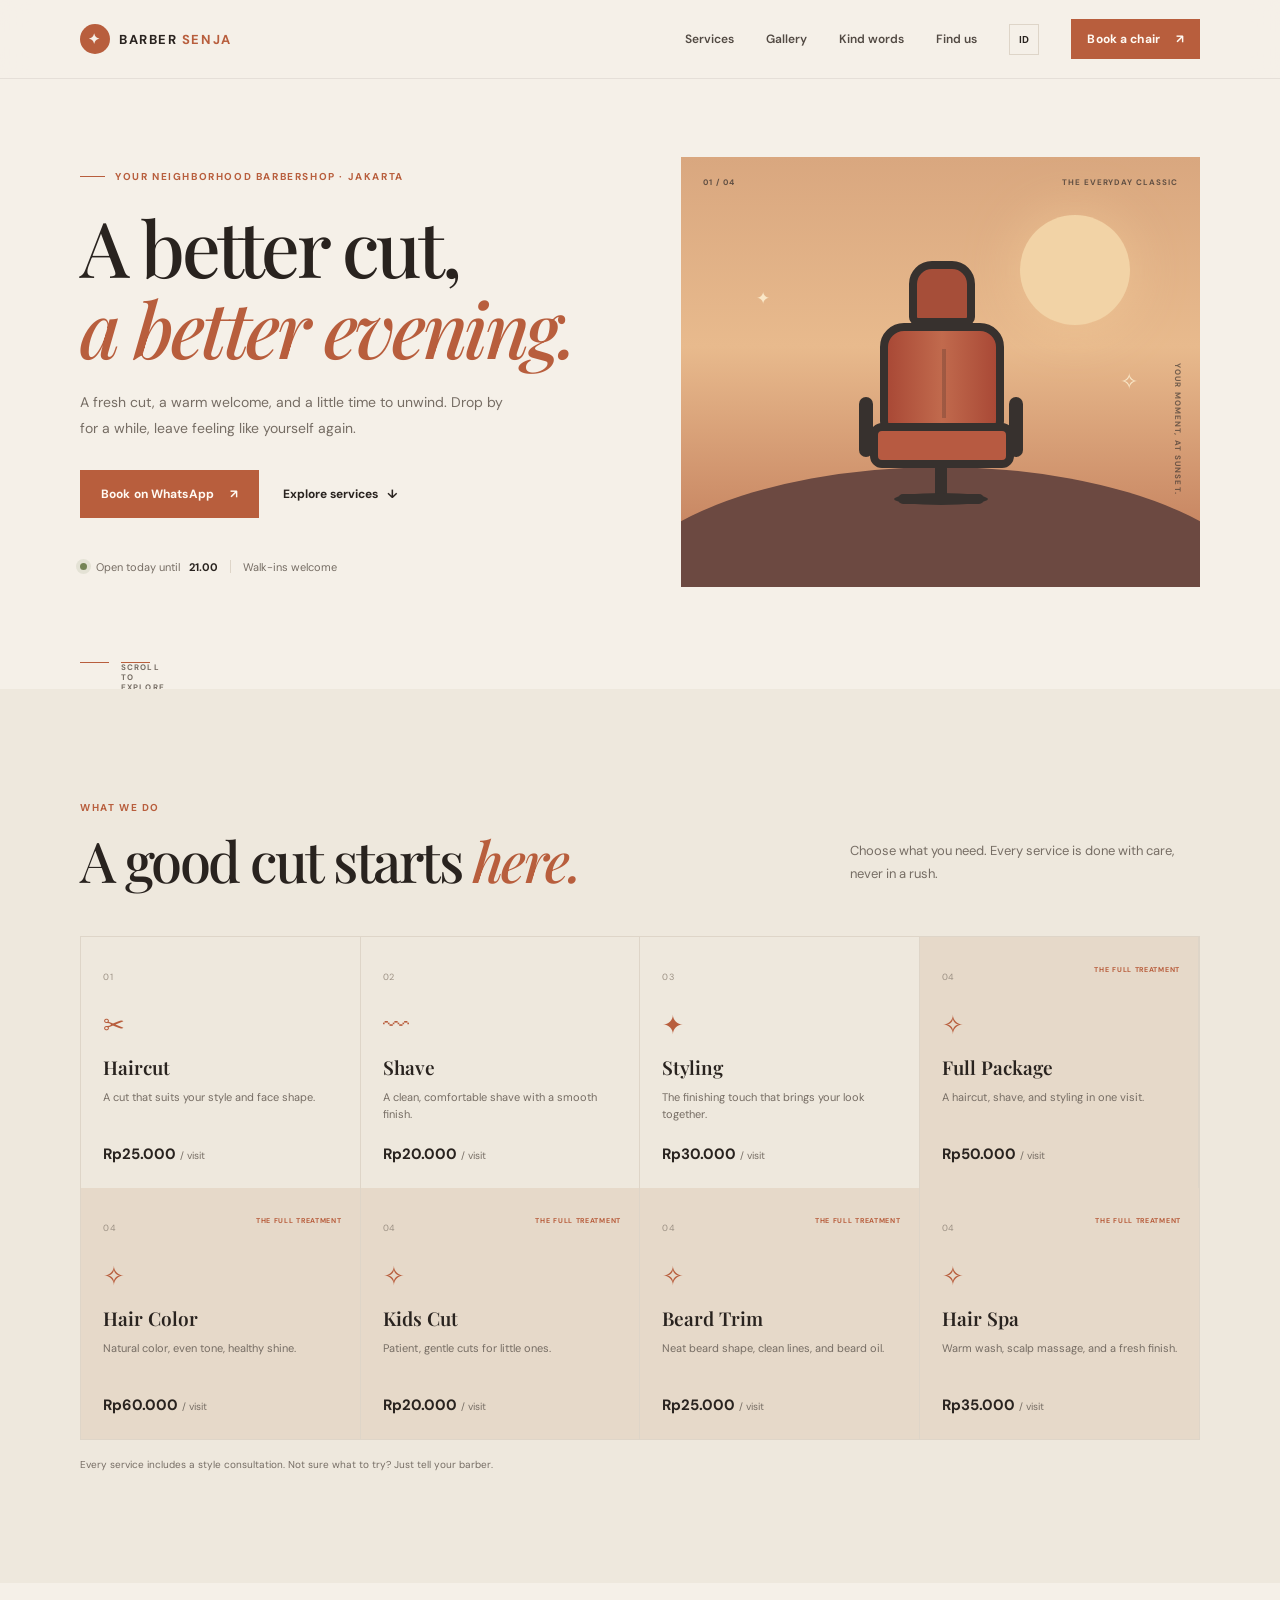
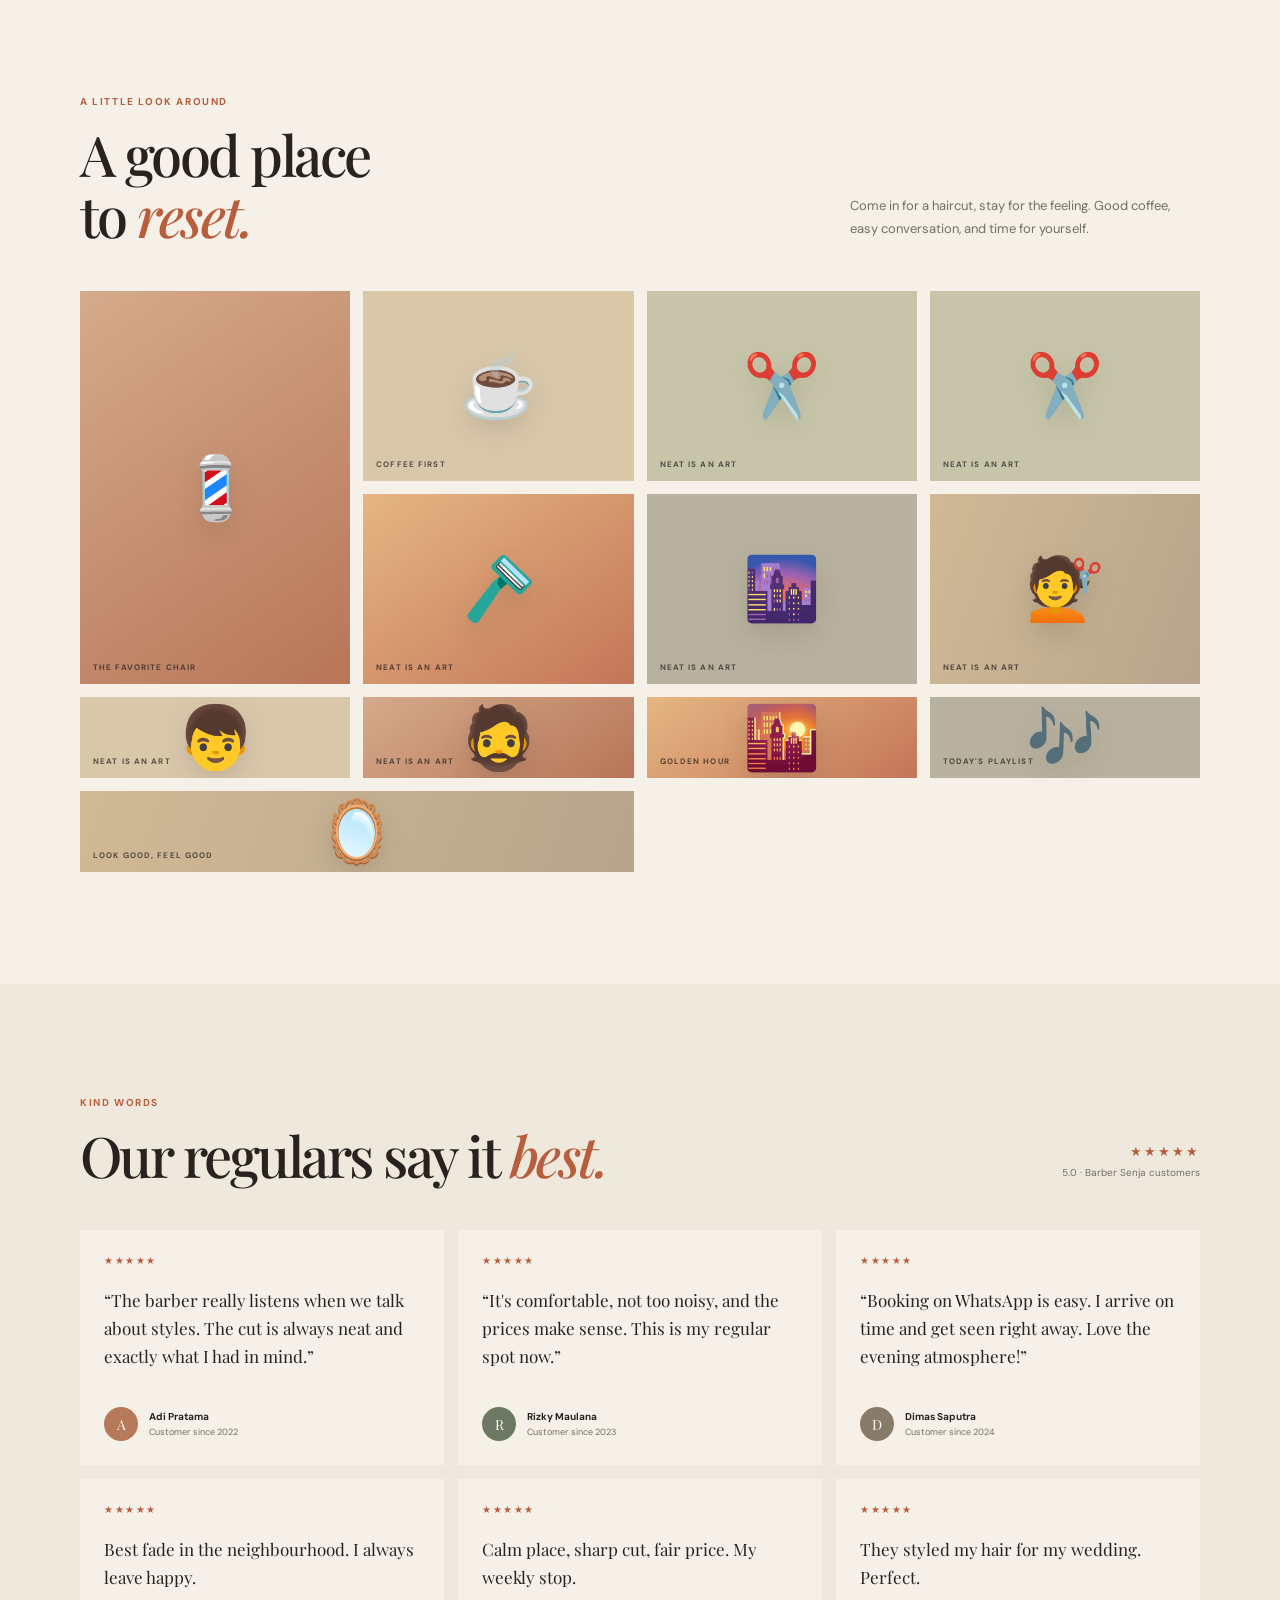
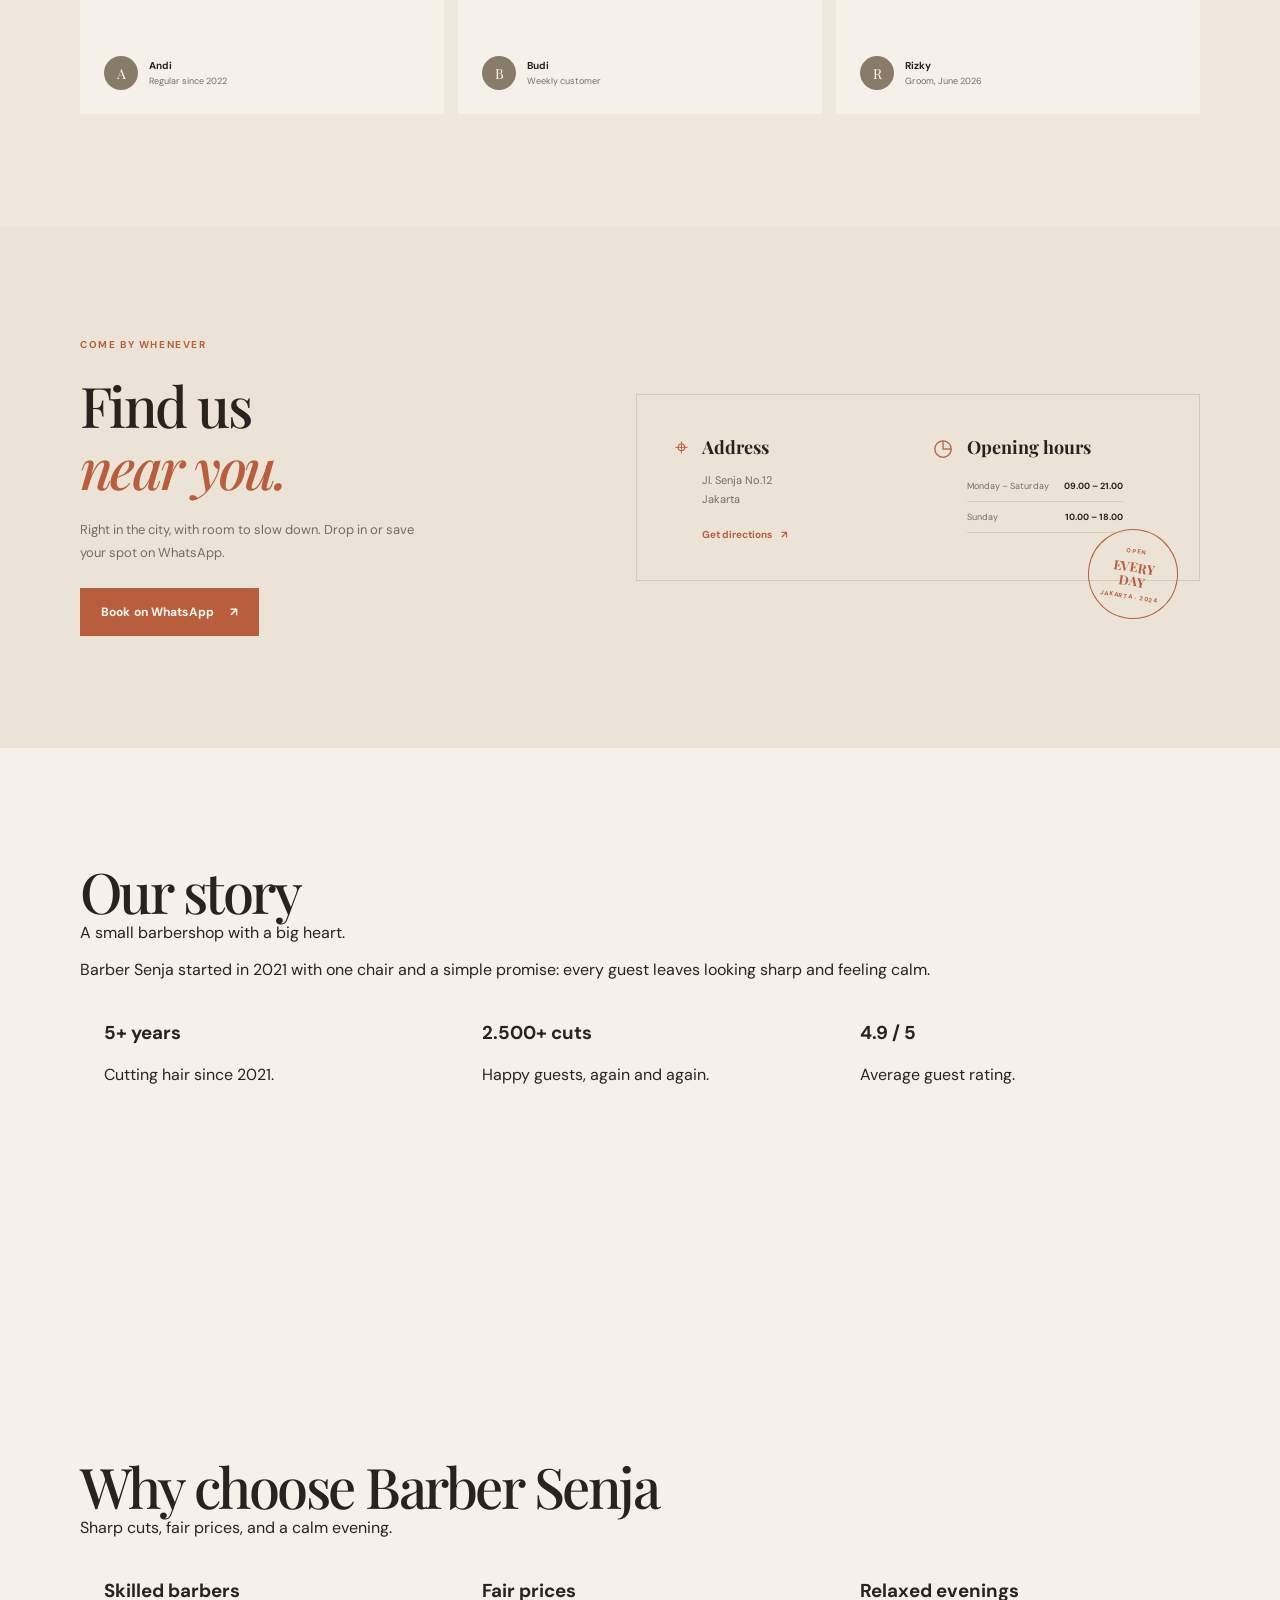
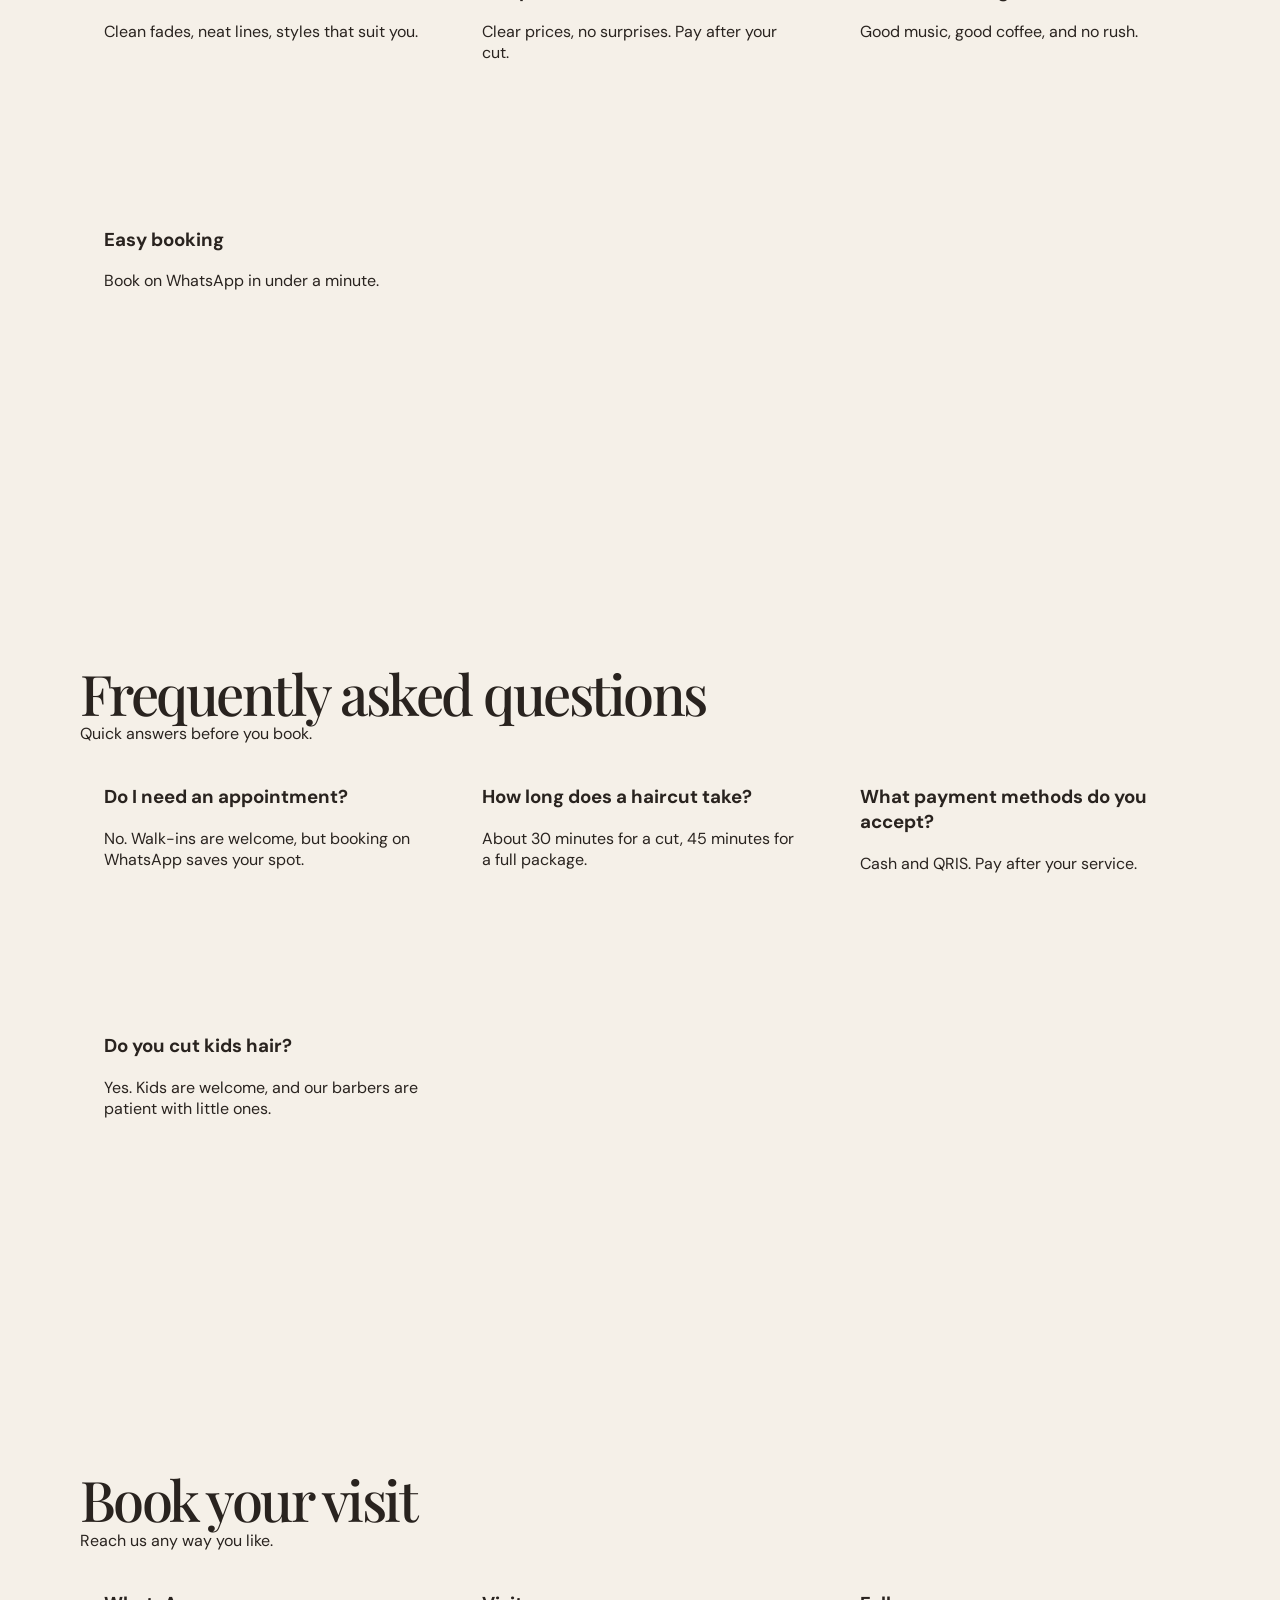
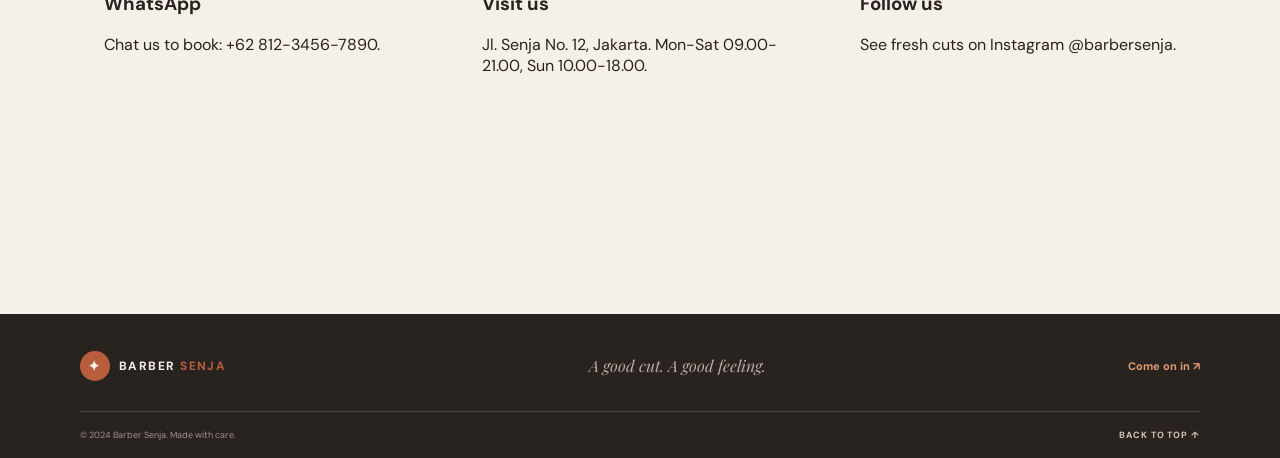
==== commit 6b85fde7: "Perluas demo Barber Senja: 8 layanan, galeri 12, cerita, FAQ, kontak" ====
--- a/demo-barbershop/index.html
+++ b/demo-barbershop/index.html
@@ -120,6 +120,38 @@
               <p data-en="A haircut, shave, and styling in one visit." data-id="Potong, cukur, dan styling dalam satu kunjungan.">A haircut, shave, and styling in one visit.</p>
               <div class="service-price">Rp50.000 <span data-en="/ visit" data-id="/ sesi">/ visit</span></div>
             </article>
+            <article class="service-card service-featured">
+              <span class="service-number">04</span>
+              <span class="service-icon" aria-hidden="true">✧</span>
+              <span class="popular-label" data-en="THE FULL TREATMENT" data-id="PALING LENGKAP">THE FULL TREATMENT</span>
+              <h3 data-en="Hair Color" data-id="Warna Rambut">Hair Color</h3>
+              <p data-en="Natural color, even tone, healthy shine." data-id="Warna natural, merata, dan berkilau sehat.">Natural color, even tone, healthy shine.</p>
+              <div class="service-price">Rp60.000 <span data-en="/ visit" data-id="/ sesi">/ visit</span></div>
+            </article>
+            <article class="service-card service-featured">
+              <span class="service-number">04</span>
+              <span class="service-icon" aria-hidden="true">✧</span>
+              <span class="popular-label" data-en="THE FULL TREATMENT" data-id="PALING LENGKAP">THE FULL TREATMENT</span>
+              <h3 data-en="Kids Cut" data-id="Potong Anak">Kids Cut</h3>
+              <p data-en="Patient, gentle cuts for little ones." data-id="Potongan sabar dan lembut untuk si kecil.">Patient, gentle cuts for little ones.</p>
+              <div class="service-price">Rp20.000 <span data-en="/ visit" data-id="/ sesi">/ visit</span></div>
+            </article>
+            <article class="service-card service-featured">
+              <span class="service-number">04</span>
+              <span class="service-icon" aria-hidden="true">✧</span>
+              <span class="popular-label" data-en="THE FULL TREATMENT" data-id="PALING LENGKAP">THE FULL TREATMENT</span>
+              <h3 data-en="Beard Trim" data-id="Rapikan Jenggot">Beard Trim</h3>
+              <p data-en="Neat beard shape, clean lines, and beard oil." data-id="Bentuk jenggot rapi, garis bersih, dan minyak jenggot.">Neat beard shape, clean lines, and beard oil.</p>
+              <div class="service-price">Rp25.000 <span data-en="/ visit" data-id="/ sesi">/ visit</span></div>
+            </article>
+            <article class="service-card service-featured">
+              <span class="service-number">04</span>
+              <span class="service-icon" aria-hidden="true">✧</span>
+              <span class="popular-label" data-en="THE FULL TREATMENT" data-id="PALING LENGKAP">THE FULL TREATMENT</span>
+              <h3 data-en="Hair Spa" data-id="Spa Rambut">Hair Spa</h3>
+              <p data-en="Warm wash, scalp massage, and a fresh finish." data-id="Cuci hangat, pijat kulit kepala, dan hasil segar.">Warm wash, scalp massage, and a fresh finish.</p>
+              <div class="service-price">Rp35.000 <span data-en="/ visit" data-id="/ sesi">/ visit</span></div>
+            </article>
           </div>
           <p class="price-note" data-en="Every service includes a style consultation. Not sure what to try? Just tell your barber." data-id="Harga sudah termasuk konsultasi gaya. Nggak yakin mau potong apa? Cerita saja ke barber kami.">Every service includes a style consultation. Not sure what to try? Just tell your barber.</p>
         </div>
@@ -138,6 +170,12 @@
             <div class="gallery-tile gallery-large tile-chair"><span class="tile-emoji" aria-hidden="true">💈</span><span class="tile-caption" data-en="THE FAVORITE CHAIR" data-id="KURSI FAVORIT">THE FAVORITE CHAIR</span></div>
             <div class="gallery-tile tile-coffee"><span class="tile-emoji" aria-hidden="true">☕</span><span class="tile-caption" data-en="COFFEE FIRST" data-id="KOPI DULU">COFFEE FIRST</span></div>
             <div class="gallery-tile tile-tools"><span class="tile-emoji" aria-hidden="true">✂️</span><span class="tile-caption" data-en="NEAT IS AN ART" data-id="RAPI ITU SENI">NEAT IS AN ART</span></div>
+            <div class="gallery-tile tile-tools"><span class="tile-emoji" aria-hidden="true">✂️</span><span class="tile-caption" data-en="NEAT IS AN ART" data-id="RAPI ITU SENI">NEAT IS AN ART</span></div>
+            <div class="gallery-tile tile-sunset"><span class="tile-emoji" aria-hidden="true">🪒</span><span class="tile-caption" data-en="NEAT IS AN ART" data-id="RAPI ITU SENI">NEAT IS AN ART</span></div>
+            <div class="gallery-tile tile-record"><span class="tile-emoji" aria-hidden="true">🌆</span><span class="tile-caption" data-en="NEAT IS AN ART" data-id="RAPI ITU SENI">NEAT IS AN ART</span></div>
+            <div class="gallery-tile tile-goodhair"><span class="tile-emoji" aria-hidden="true">💇</span><span class="tile-caption" data-en="NEAT IS AN ART" data-id="RAPI ITU SENI">NEAT IS AN ART</span></div>
+            <div class="gallery-tile tile-coffee"><span class="tile-emoji" aria-hidden="true">👦</span><span class="tile-caption" data-en="NEAT IS AN ART" data-id="RAPI ITU SENI">NEAT IS AN ART</span></div>
+            <div class="gallery-tile tile-chair"><span class="tile-emoji" aria-hidden="true">🧔</span><span class="tile-caption" data-en="NEAT IS AN ART" data-id="RAPI ITU SENI">NEAT IS AN ART</span></div>
             <div class="gallery-tile tile-sunset"><span class="tile-emoji" aria-hidden="true">🌇</span><span class="tile-caption" data-en="GOLDEN HOUR" data-id="JAM-JAM SENJA">GOLDEN HOUR</span></div>
             <div class="gallery-tile tile-record"><span class="tile-emoji" aria-hidden="true">🎶</span><span class="tile-caption" data-en="TODAY'S PLAYLIST" data-id="PILIHAN MUSIK HARI INI">TODAY'S PLAYLIST</span></div>
             <div class="gallery-tile gallery-wide tile-goodhair"><span class="tile-emoji" aria-hidden="true">🪞</span><span class="tile-caption" data-en="LOOK GOOD, FEEL GOOD" data-id="TAMPIL KEREN, MERASA NYAMAN">LOOK GOOD, FEEL GOOD</span></div>
@@ -169,6 +207,21 @@
               <div class="quote-stars" aria-label="5 dari 5 bintang">★★★★★</div>
               <blockquote data-en="“Booking on WhatsApp is easy. I arrive on time and get seen right away. Love the evening atmosphere!”" data-id="“Booking lewat WhatsApp gampang. Datang sesuai jadwal, langsung dilayani. Suka banget suasana sore-nya!”">“Booking on WhatsApp is easy. I arrive on time and get seen right away. Love the evening atmosphere!”</blockquote>
               <div class="quote-author"><span class="author-avatar avatar-three">D</span><div><strong>Dimas Saputra</strong><small data-en="Customer since 2024" data-id="Pelanggan sejak 2024">Customer since 2024</small></div></div>
+            </article>
+            <article class="quote-card">
+              <div class="quote-stars" aria-label="5 dari 5 bintang">★★★★★</div>
+              <blockquote data-en="Best fade in the neighbourhood. I always leave happy." data-id="Fade terbaik di lingkungan ini. Saya selalu pulang dengan senang.">Best fade in the neighbourhood. I always leave happy.</blockquote>
+              <div class="quote-author"><span class="author-avatar avatar-three">A</span><div><strong>Andi</strong><small data-en="Regular since 2022" data-id="Pelanggan sejak 2022">Regular since 2022</small></div></div>
+            </article>
+            <article class="quote-card">
+              <div class="quote-stars" aria-label="5 dari 5 bintang">★★★★★</div>
+              <blockquote data-en="Calm place, sharp cut, fair price. My weekly stop." data-id="Tempat tenang, potongan tajam, harga wajar. Persinggahan mingguan saya.">Calm place, sharp cut, fair price. My weekly stop.</blockquote>
+              <div class="quote-author"><span class="author-avatar avatar-three">B</span><div><strong>Budi</strong><small data-en="Weekly customer" data-id="Pelanggan mingguan">Weekly customer</small></div></div>
+            </article>
+            <article class="quote-card">
+              <div class="quote-stars" aria-label="5 dari 5 bintang">★★★★★</div>
+              <blockquote data-en="They styled my hair for my wedding. Perfect." data-id="Mereka menata rambut saya untuk pernikahan. Sempurna.">They styled my hair for my wedding. Perfect.</blockquote>
+              <div class="quote-author"><span class="author-avatar avatar-three">R</span><div><strong>Rizky</strong><small data-en="Groom, June 2026" data-id="Mempelai pria, Juni 2026">Groom, June 2026</small></div></div>
             </article>
           </div>
         </div>
@@ -195,7 +248,54 @@
           </div>
         </div>
       </section>
-    </main>
+    <section class="section-pad" id="tentang">
+<div class="container">
+<h2 data-en="Our story" data-id="Cerita kami">Our story</h2>
+<p data-en="A small barbershop with a big heart." data-id="Barbershop kecil dengan hati yang besar.">A small barbershop with a big heart.</p>
+<p data-en="Barber Senja started in 2021 with one chair and a simple promise: every guest leaves looking sharp and feeling calm." data-id="Barber Senja mulai tahun 2021 dengan satu kursi dan janji sederhana: setiap tamu pulang dengan rapi dan tenang.">Barber Senja started in 2021 with one chair and a simple promise: every guest leaves looking sharp and feeling calm.</p>
+<div class="testimonial-grid">
+<article class="quote-card"><h3 data-en="5+ years" data-id="5+ tahun">5+ years</h3><p data-en="Cutting hair since 2021." data-id="Memotong rambut sejak 2021.">Cutting hair since 2021.</p></article>
+<article class="quote-card"><h3 data-en="2.500+ cuts" data-id="2.500+ potongan">2.500+ cuts</h3><p data-en="Happy guests, again and again." data-id="Tamu senang, kembali lagi.">Happy guests, again and again.</p></article>
+<article class="quote-card"><h3 data-en="4.9 / 5" data-id="4,9 / 5">4.9 / 5</h3><p data-en="Average guest rating." data-id="Rating rata-rata tamu.">Average guest rating.</p></article>
+</div>
+</div>
+</section>
+<section class="section-pad" id="kenapa-kami">
+<div class="container">
+<h2 data-en="Why choose Barber Senja" data-id="Kenapa pilih Barber Senja">Why choose Barber Senja</h2>
+<p data-en="Sharp cuts, fair prices, and a calm evening." data-id="Potongan tajam, harga wajar, dan suasana sore yang tenang.">Sharp cuts, fair prices, and a calm evening.</p>
+<div class="testimonial-grid">
+<article class="quote-card"><h3 data-en="Skilled barbers" data-id="Barber berpengalaman">Skilled barbers</h3><p data-en="Clean fades, neat lines, styles that suit you." data-id="Fade rapi, garis bersih, gaya yang cocok untukmu.">Clean fades, neat lines, styles that suit you.</p></article>
+<article class="quote-card"><h3 data-en="Fair prices" data-id="Harga bersahabat">Fair prices</h3><p data-en="Clear prices, no surprises. Pay after your cut." data-id="Harga jelas, tanpa kejutan. Bayar setelah potong.">Clear prices, no surprises. Pay after your cut.</p></article>
+<article class="quote-card"><h3 data-en="Relaxed evenings" data-id="Suasana santai">Relaxed evenings</h3><p data-en="Good music, good coffee, and no rush." data-id="Musik enak, kopi nikmat, tanpa terburu-buru.">Good music, good coffee, and no rush.</p></article>
+<article class="quote-card"><h3 data-en="Easy booking" data-id="Booking mudah">Easy booking</h3><p data-en="Book on WhatsApp in under a minute." data-id="Pesan lewat WhatsApp kurang dari semenit.">Book on WhatsApp in under a minute.</p></article>
+</div>
+</div>
+</section>
+<section class="section-pad" id="faq">
+<div class="container">
+<h2 data-en="Frequently asked questions" data-id="Pertanyaan yang sering ditanyakan">Frequently asked questions</h2>
+<p data-en="Quick answers before you book." data-id="Jawaban cepat sebelum kamu booking.">Quick answers before you book.</p>
+<div class="testimonial-grid">
+<article class="quote-card"><h3 data-en="Do I need an appointment?" data-id="Apakah perlu janji temu?">Do I need an appointment?</h3><p data-en="No. Walk-ins are welcome, but booking on WhatsApp saves your spot." data-id="Tidak. Kunjungan langsung diterima, tapi booking lewat WhatsApp mengamankan tempatmu.">No. Walk-ins are welcome, but booking on WhatsApp saves your spot.</p></article>
+<article class="quote-card"><h3 data-en="How long does a haircut take?" data-id="Berapa lama potong rambut?">How long does a haircut take?</h3><p data-en="About 30 minutes for a cut, 45 minutes for a full package." data-id="Sekitar 30 menit untuk potong, 45 menit untuk paket lengkap.">About 30 minutes for a cut, 45 minutes for a full package.</p></article>
+<article class="quote-card"><h3 data-en="What payment methods do you accept?" data-id="Pembayaran apa saja yang diterima?">What payment methods do you accept?</h3><p data-en="Cash and QRIS. Pay after your service." data-id="Tunai dan QRIS. Bayar setelah layanan.">Cash and QRIS. Pay after your service.</p></article>
+<article class="quote-card"><h3 data-en="Do you cut kids hair?" data-id="Apakah melayani potong anak?">Do you cut kids hair?</h3><p data-en="Yes. Kids are welcome, and our barbers are patient with little ones." data-id="Ya. Anak-anak diterima, dan barber kami sabar dengan si kecil.">Yes. Kids are welcome, and our barbers are patient with little ones.</p></article>
+</div>
+</div>
+</section>
+<section class="section-pad" id="kontak">
+<div class="container">
+<h2 data-en="Book your visit" data-id="Pesan kunjunganmu">Book your visit</h2>
+<p data-en="Reach us any way you like." data-id="Hubungi kami dengan cara apa pun.">Reach us any way you like.</p>
+<div class="testimonial-grid">
+<article class="quote-card"><h3 data-en="WhatsApp" data-id="WhatsApp">WhatsApp</h3><p data-en="Chat us to book: +62 812-3456-7890." data-id="Chat kami untuk booking: +62 812-3456-7890.">Chat us to book: +62 812-3456-7890.</p></article>
+<article class="quote-card"><h3 data-en="Visit us" data-id="Kunjungi kami">Visit us</h3><p data-en="Jl. Senja No. 12, Jakarta. Mon-Sat 09.00-21.00, Sun 10.00-18.00." data-id="Jl. Senja No. 12, Jakarta. Sen-Sab 09.00-21.00, Min 10.00-18.00.">Jl. Senja No. 12, Jakarta. Mon-Sat 09.00-21.00, Sun 10.00-18.00.</p></article>
+<article class="quote-card"><h3 data-en="Follow us" data-id="Ikuti kami">Follow us</h3><p data-en="See fresh cuts on Instagram @barbersenja." data-id="Lihat potongan terbaru di Instagram @barbersenja.">See fresh cuts on Instagram @barbersenja.</p></article>
+</div>
+</div>
+</section>
+</main>
 
     <footer class="site-footer">
       <div class="container footer-main">
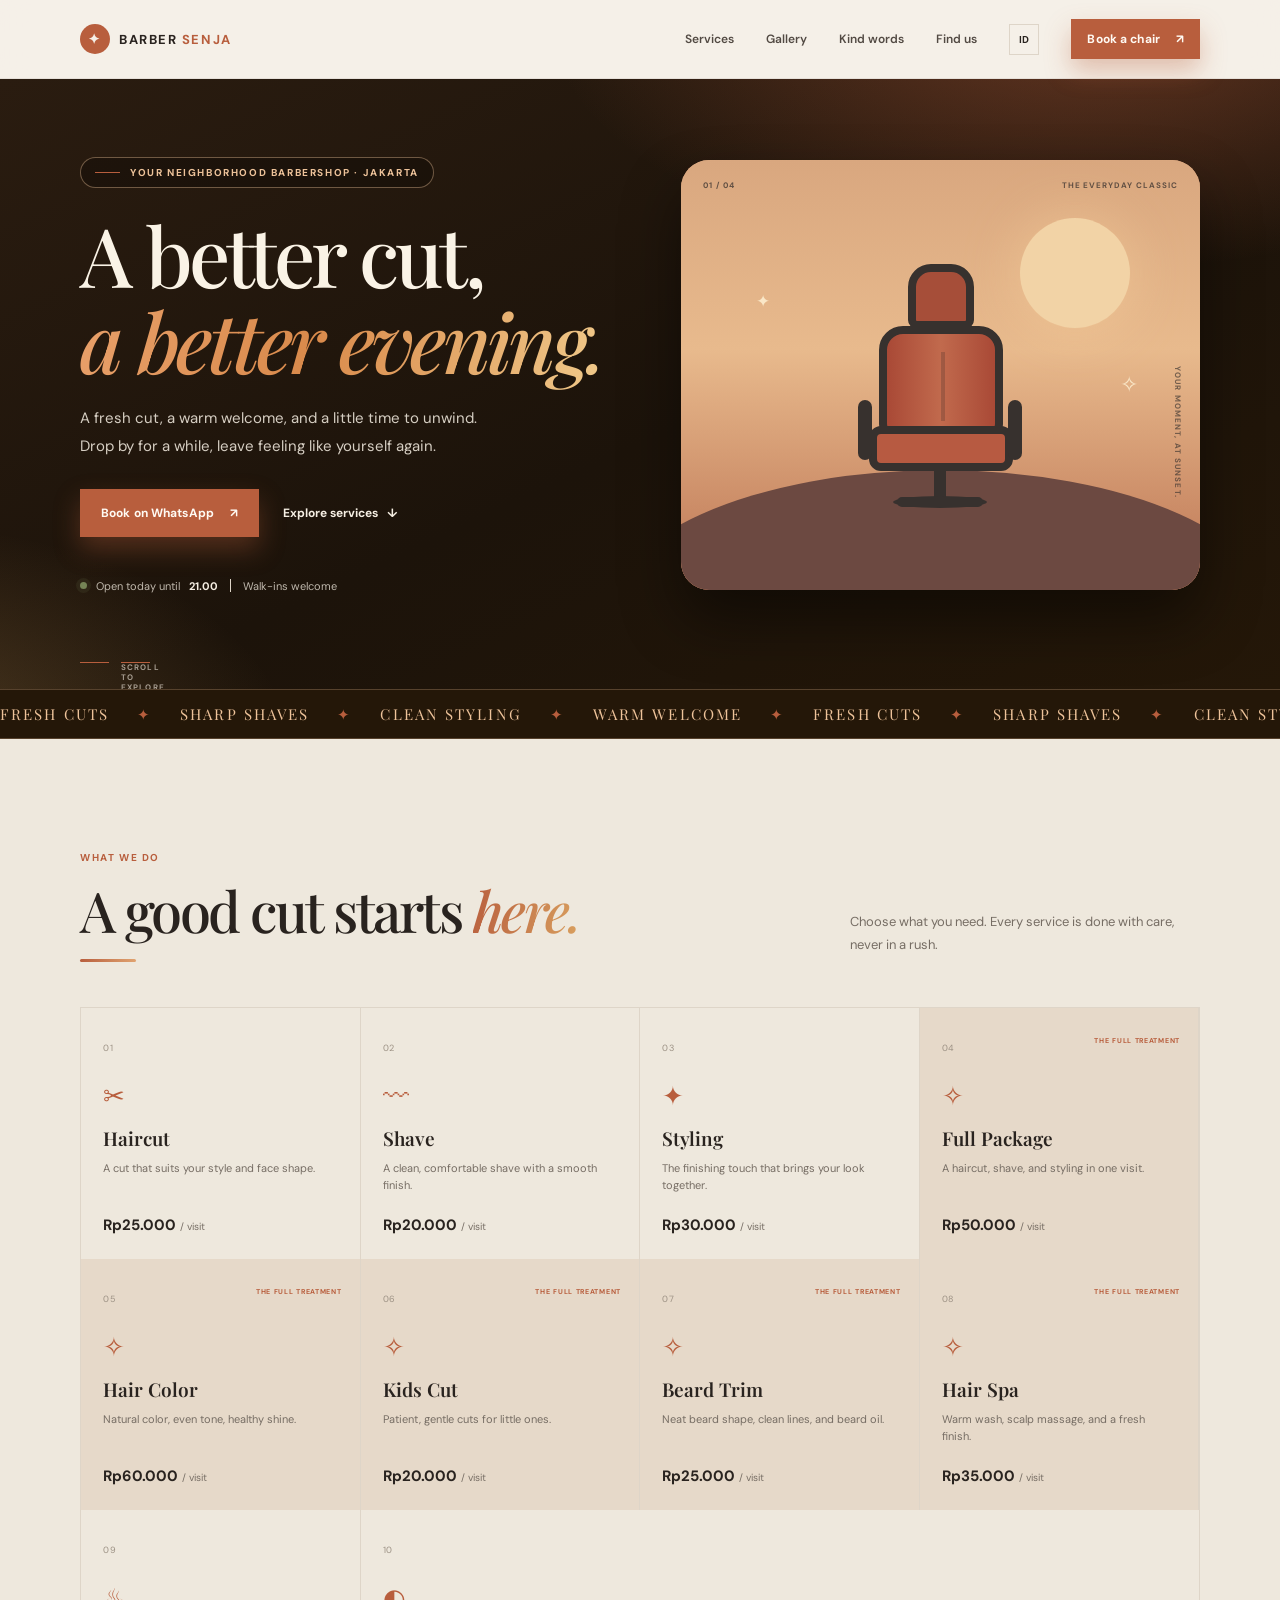
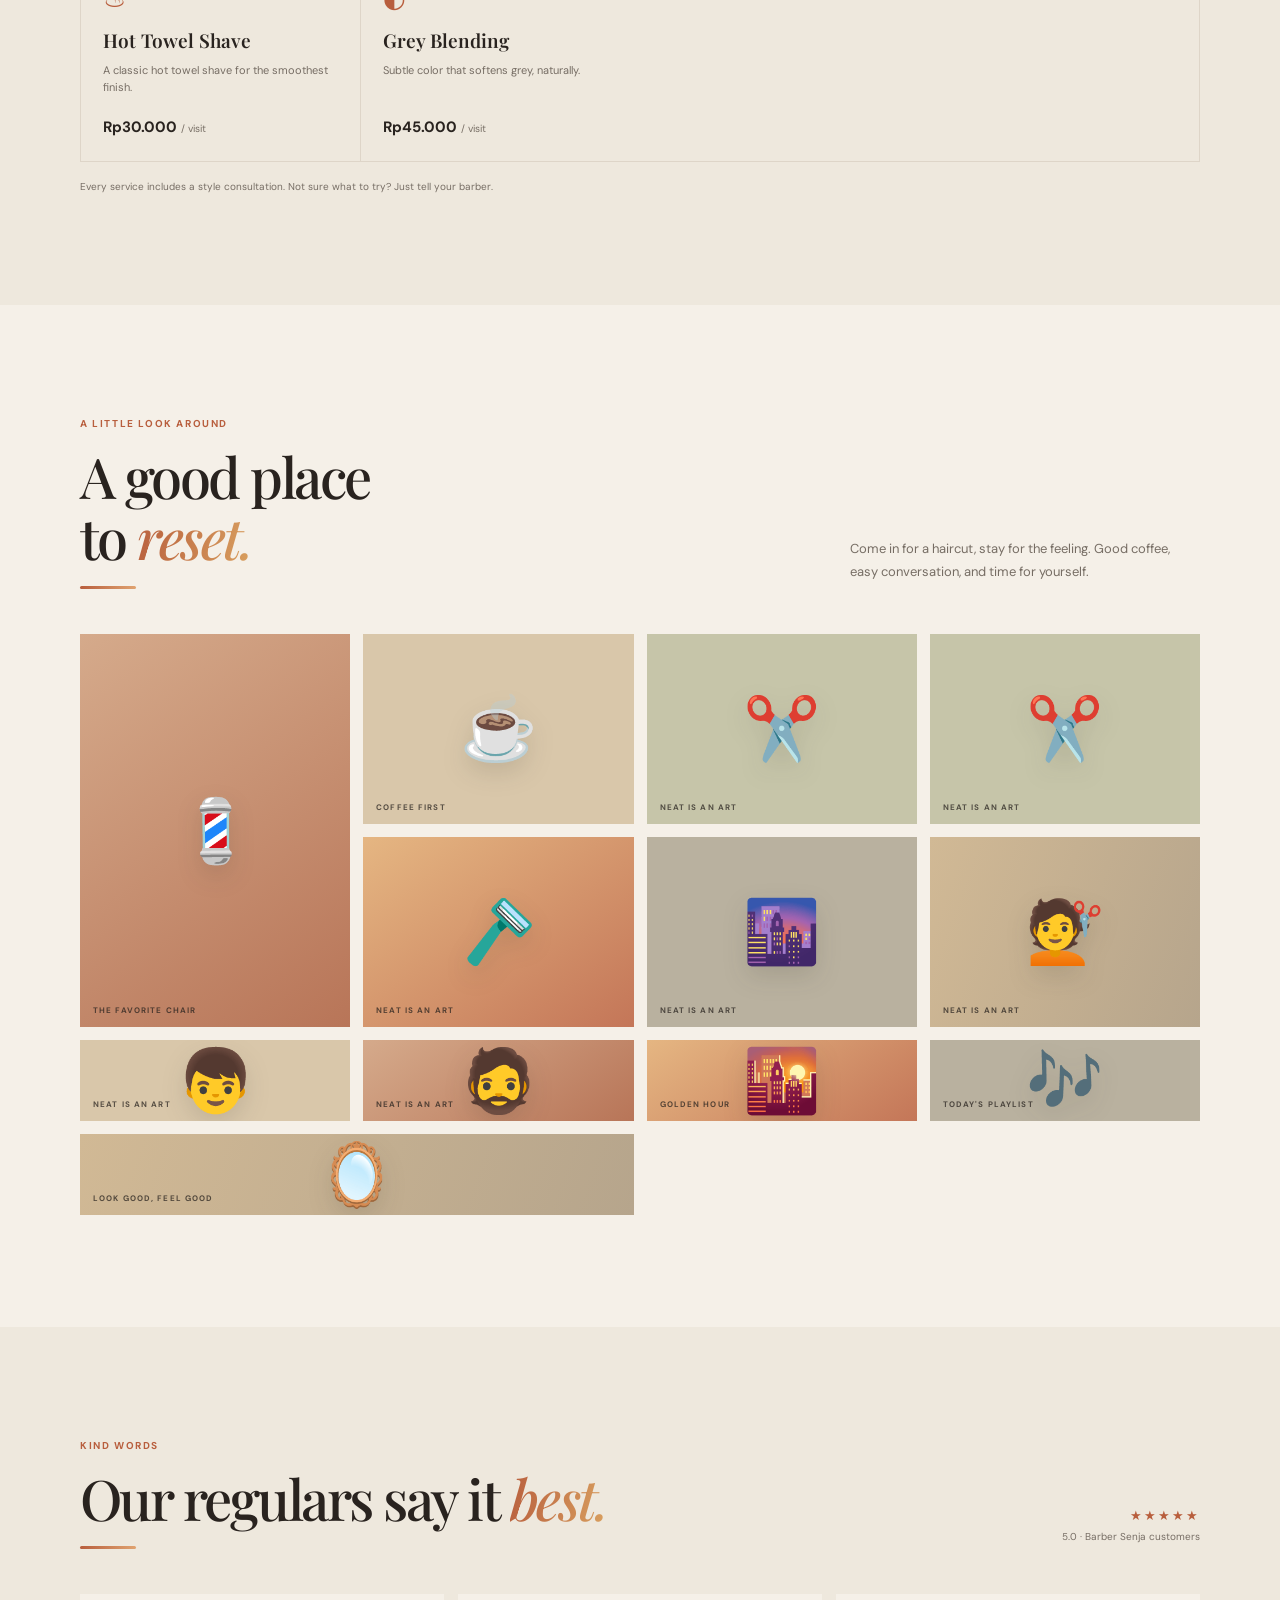
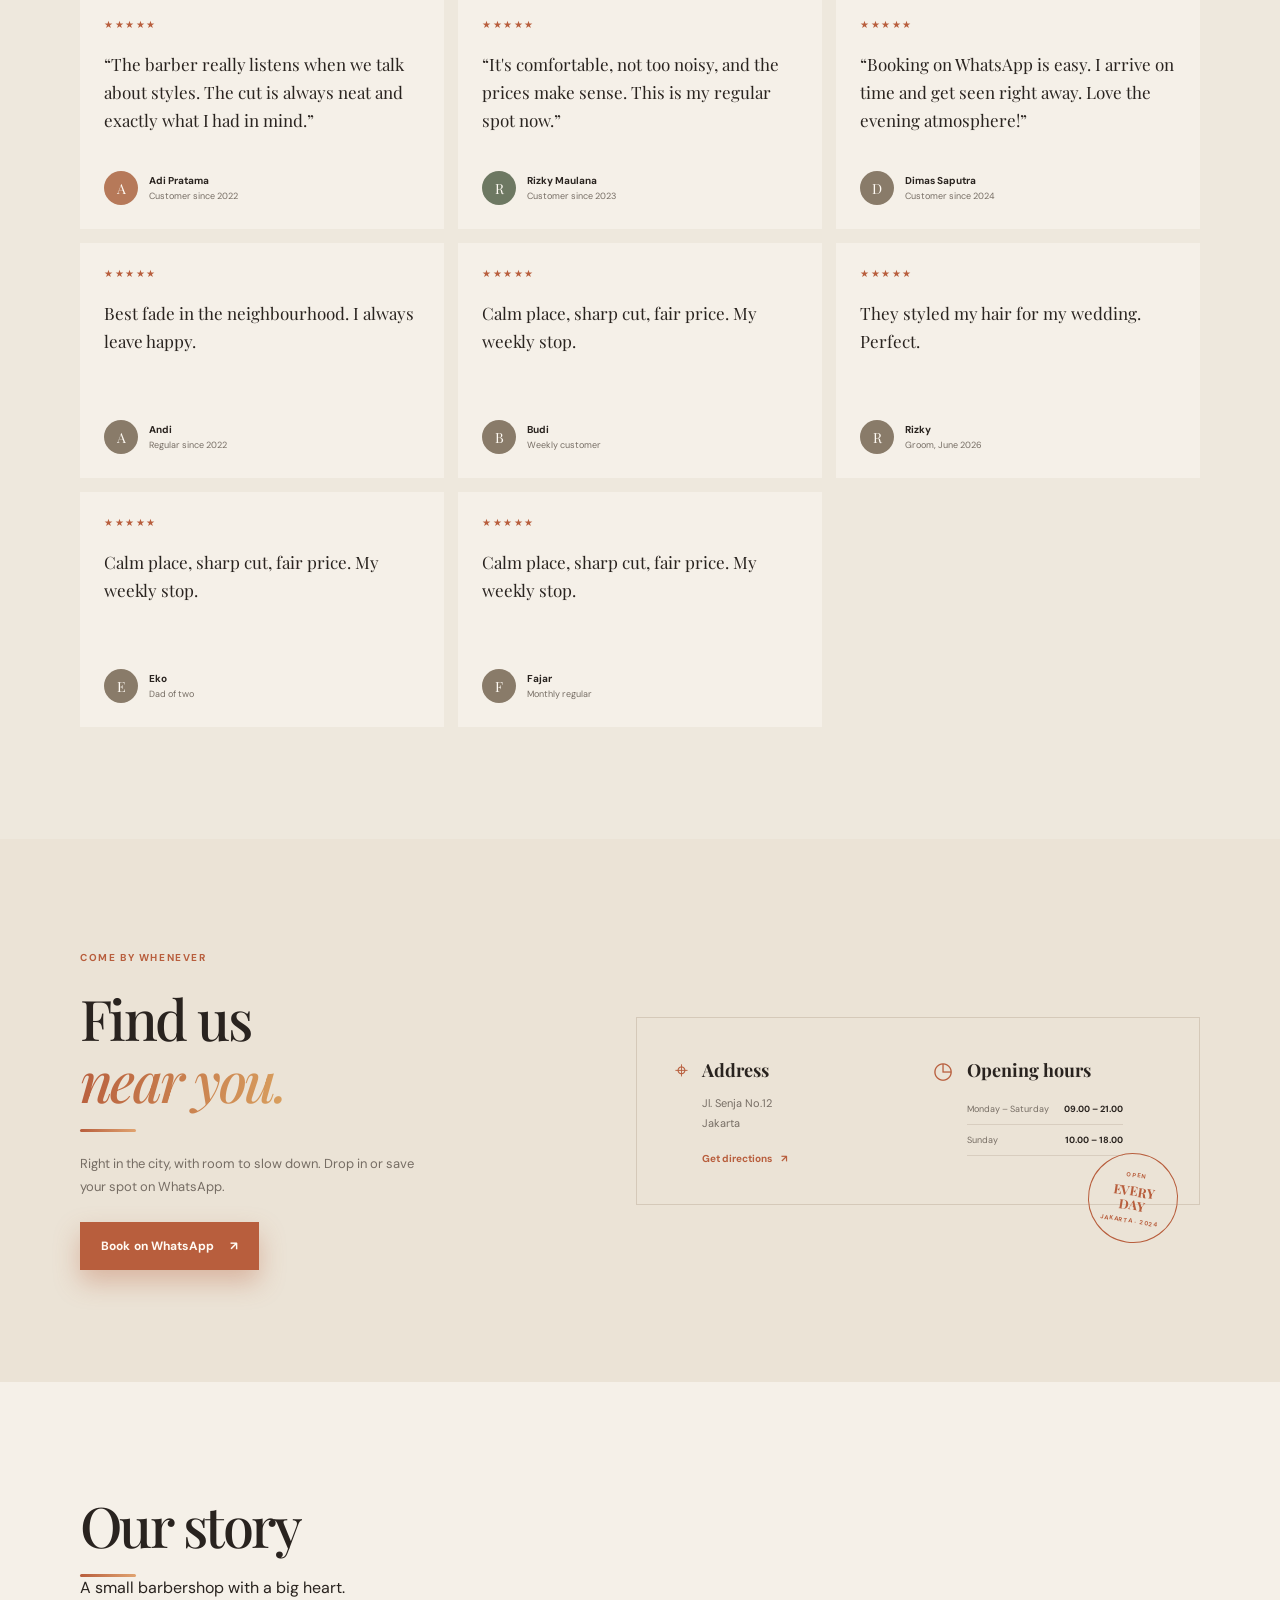
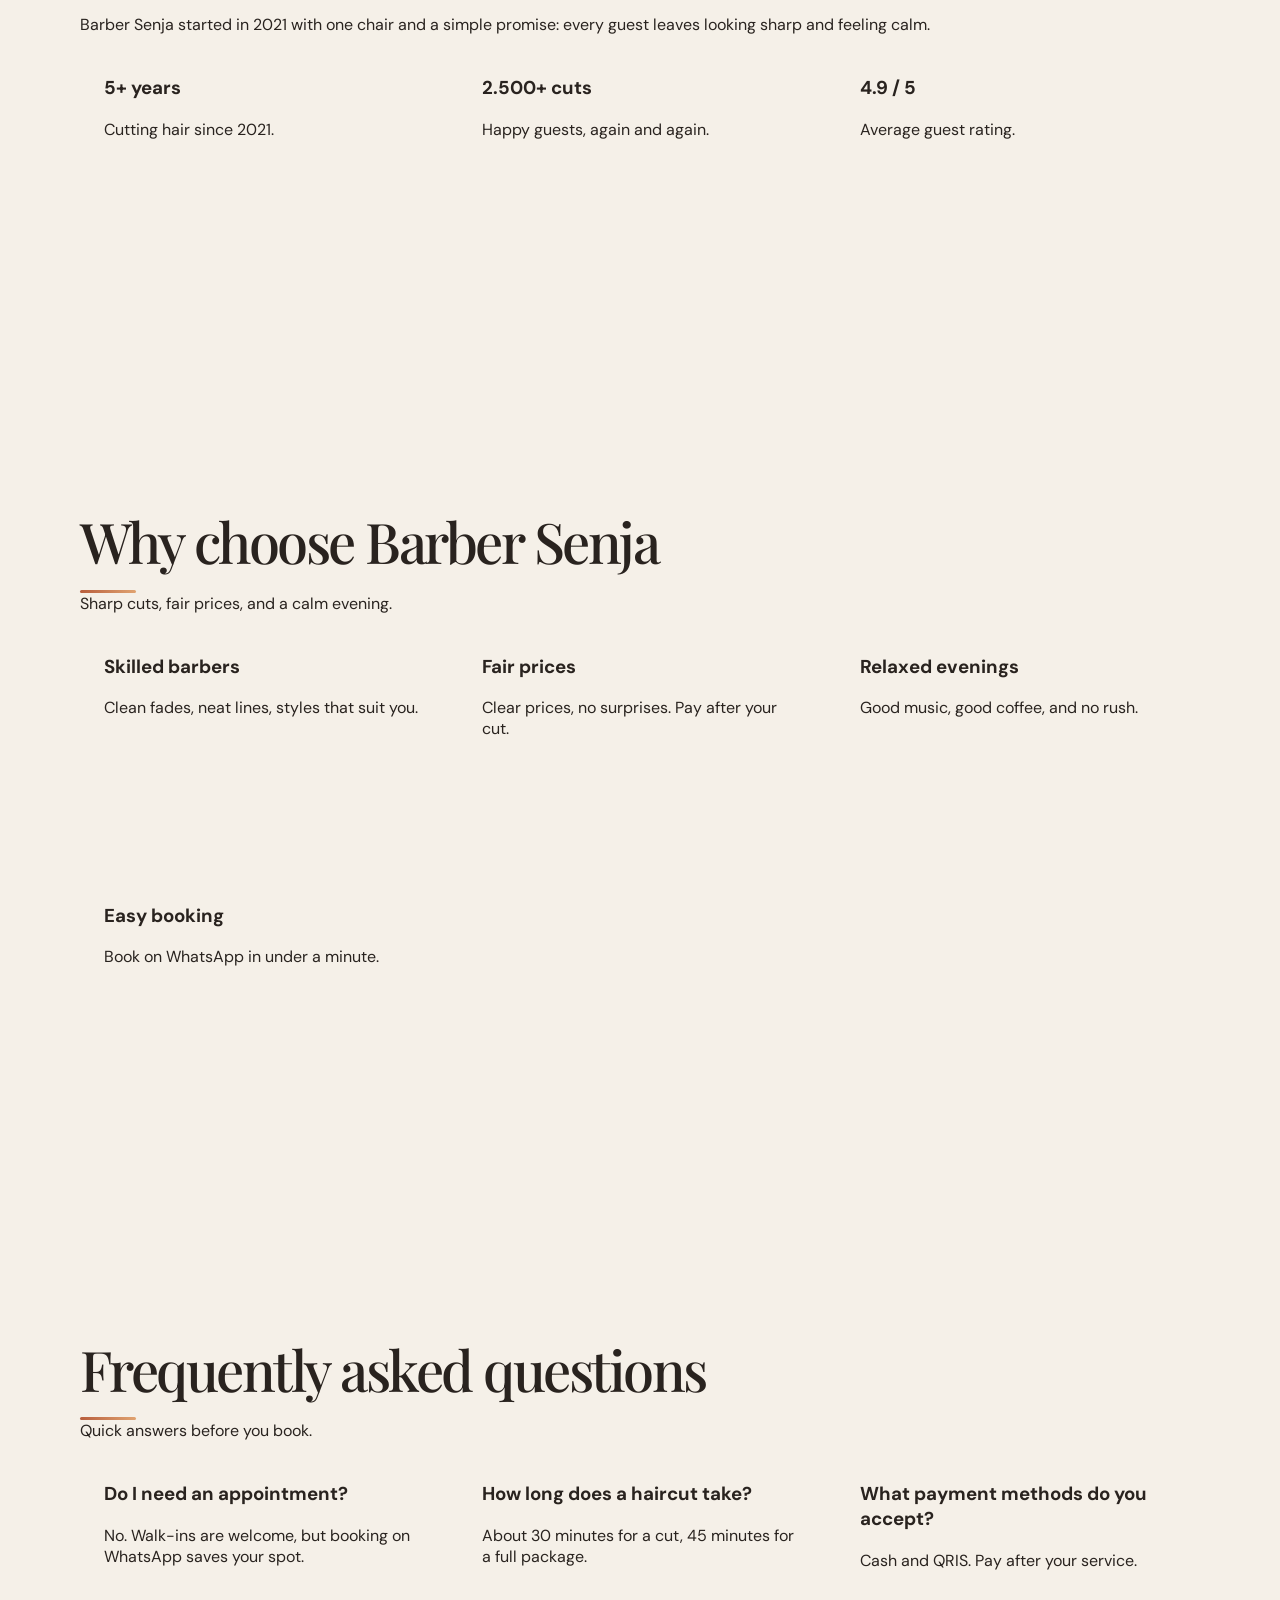
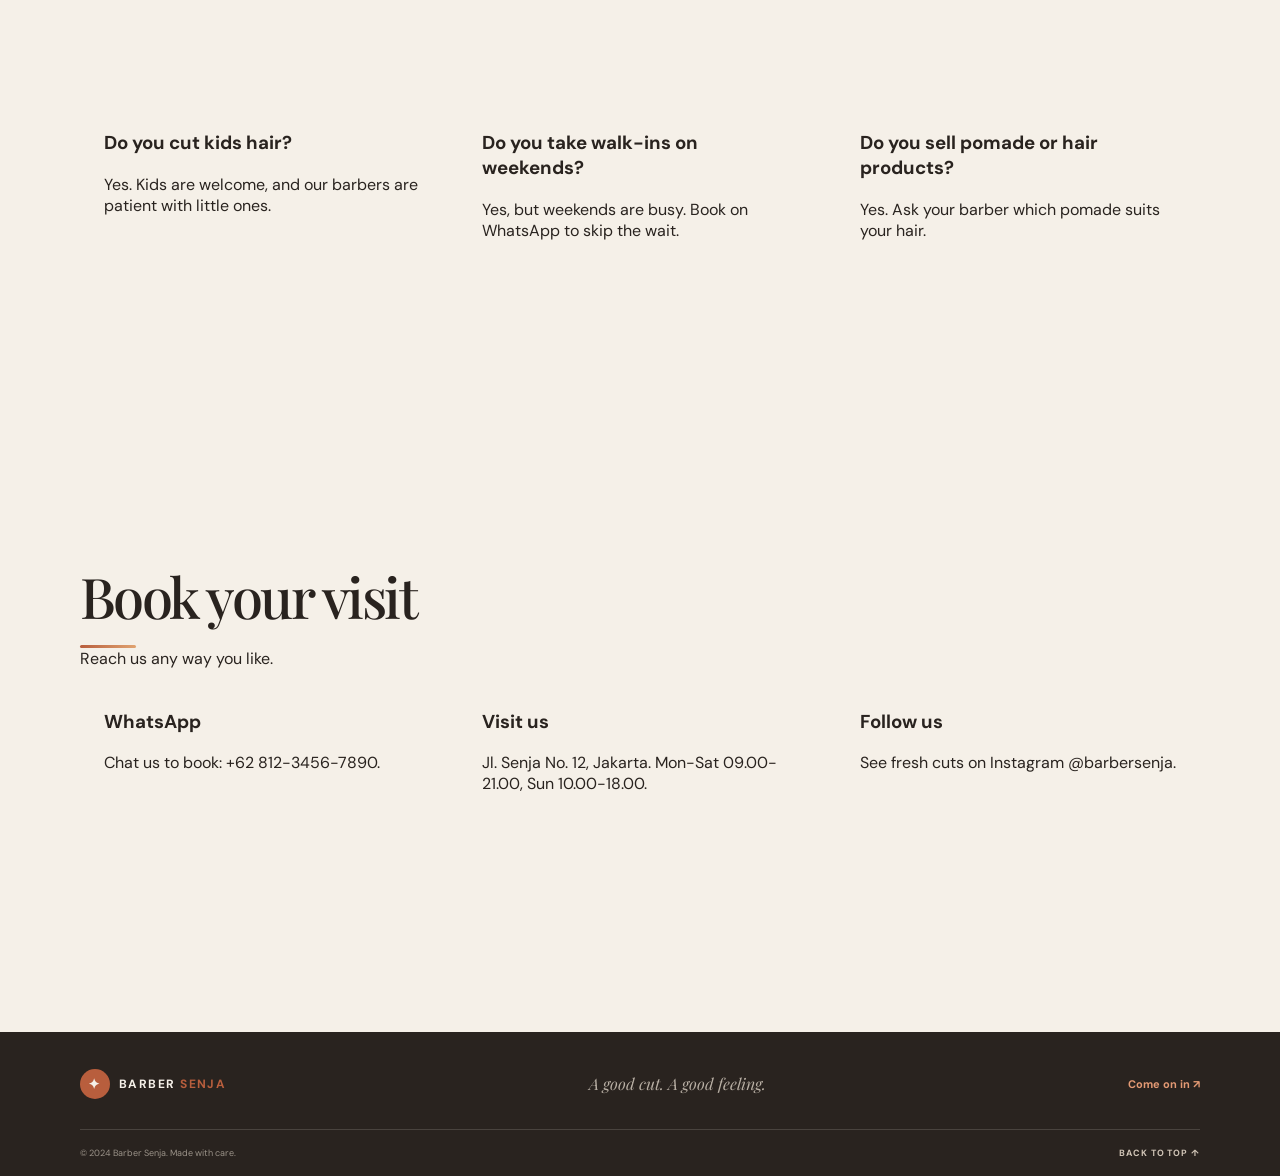
==== commit e78be15f: "Upgrade Barber Senja: hero premium gelap, animasi reveal, marquee, 10 layanan, 8 testimoni, 6 FAQ" ====
--- a/demo-barbershop/index.html
+++ b/demo-barbershop/index.html
@@ -81,6 +81,7 @@
         <a class="scroll-cue" href="#layanan"><span></span> <span data-en="SCROLL TO EXPLORE" data-id="GULIR UNTUK MENJELAJAH">SCROLL TO EXPLORE</span></a>
       </section>
 
+<div class="marquee" aria-hidden="true"><div class="marquee-track"><span class="marquee-item"><span data-en="Fresh cuts" data-id="Potongan segar">Fresh cuts</span></span><span class="marquee-item"><span data-en="Sharp shaves" data-id="Cukur tajam">Sharp shaves</span></span><span class="marquee-item"><span data-en="Clean styling" data-id="Styling rapi">Clean styling</span></span><span class="marquee-item"><span data-en="Warm welcome" data-id="Sambutan hangat">Warm welcome</span></span><span class="marquee-item"><span data-en="Fresh cuts" data-id="Potongan segar">Fresh cuts</span></span><span class="marquee-item"><span data-en="Sharp shaves" data-id="Cukur tajam">Sharp shaves</span></span><span class="marquee-item"><span data-en="Clean styling" data-id="Styling rapi">Clean styling</span></span><span class="marquee-item"><span data-en="Warm welcome" data-id="Sambutan hangat">Warm welcome</span></span></div></div>
       <section class="services section-pad" id="layanan">
         <div class="container">
           <div class="section-heading">
@@ -121,7 +122,7 @@
               <div class="service-price">Rp50.000 <span data-en="/ visit" data-id="/ sesi">/ visit</span></div>
             </article>
             <article class="service-card service-featured">
-              <span class="service-number">04</span>
+              <span class="service-number">05</span>
               <span class="service-icon" aria-hidden="true">✧</span>
               <span class="popular-label" data-en="THE FULL TREATMENT" data-id="PALING LENGKAP">THE FULL TREATMENT</span>
               <h3 data-en="Hair Color" data-id="Warna Rambut">Hair Color</h3>
@@ -129,7 +130,7 @@
               <div class="service-price">Rp60.000 <span data-en="/ visit" data-id="/ sesi">/ visit</span></div>
             </article>
             <article class="service-card service-featured">
-              <span class="service-number">04</span>
+              <span class="service-number">06</span>
               <span class="service-icon" aria-hidden="true">✧</span>
               <span class="popular-label" data-en="THE FULL TREATMENT" data-id="PALING LENGKAP">THE FULL TREATMENT</span>
               <h3 data-en="Kids Cut" data-id="Potong Anak">Kids Cut</h3>
@@ -137,7 +138,7 @@
               <div class="service-price">Rp20.000 <span data-en="/ visit" data-id="/ sesi">/ visit</span></div>
             </article>
             <article class="service-card service-featured">
-              <span class="service-number">04</span>
+              <span class="service-number">07</span>
               <span class="service-icon" aria-hidden="true">✧</span>
               <span class="popular-label" data-en="THE FULL TREATMENT" data-id="PALING LENGKAP">THE FULL TREATMENT</span>
               <h3 data-en="Beard Trim" data-id="Rapikan Jenggot">Beard Trim</h3>
@@ -145,12 +146,26 @@
               <div class="service-price">Rp25.000 <span data-en="/ visit" data-id="/ sesi">/ visit</span></div>
             </article>
             <article class="service-card service-featured">
-              <span class="service-number">04</span>
+              <span class="service-number">08</span>
               <span class="service-icon" aria-hidden="true">✧</span>
               <span class="popular-label" data-en="THE FULL TREATMENT" data-id="PALING LENGKAP">THE FULL TREATMENT</span>
               <h3 data-en="Hair Spa" data-id="Spa Rambut">Hair Spa</h3>
               <p data-en="Warm wash, scalp massage, and a fresh finish." data-id="Cuci hangat, pijat kulit kepala, dan hasil segar.">Warm wash, scalp massage, and a fresh finish.</p>
               <div class="service-price">Rp35.000 <span data-en="/ visit" data-id="/ sesi">/ visit</span></div>
+            </article>
+            <article class="service-card">
+              <span class="service-number">09</span>
+              <span class="service-icon" aria-hidden="true">♨</span>
+              <h3 data-en="Hot Towel Shave" data-id="Cukur Handuk Hangat">Hot Towel Shave</h3>
+              <p data-en="A classic hot towel shave for the smoothest finish." data-id="Cukur klasik dengan handuk hangat untuk hasil terhalus.">A classic hot towel shave for the smoothest finish.</p>
+              <div class="service-price">Rp30.000 <span data-en="/ visit" data-id="/ sesi">/ visit</span></div>
+            </article>
+            <article class="service-card">
+              <span class="service-number">10</span>
+              <span class="service-icon" aria-hidden="true">◐</span>
+              <h3 data-en="Grey Blending" data-id="Samarkan Uban">Grey Blending</h3>
+              <p data-en="Subtle color that softens grey, naturally." data-id="Warna halus yang menyamarkan uban secara natural.">Subtle color that softens grey, naturally.</p>
+              <div class="service-price">Rp45.000 <span data-en="/ visit" data-id="/ sesi">/ visit</span></div>
             </article>
           </div>
           <p class="price-note" data-en="Every service includes a style consultation. Not sure what to try? Just tell your barber." data-id="Harga sudah termasuk konsultasi gaya. Nggak yakin mau potong apa? Cerita saja ke barber kami.">Every service includes a style consultation. Not sure what to try? Just tell your barber.</p>
@@ -223,6 +238,16 @@
               <blockquote data-en="They styled my hair for my wedding. Perfect." data-id="Mereka menata rambut saya untuk pernikahan. Sempurna.">They styled my hair for my wedding. Perfect.</blockquote>
               <div class="quote-author"><span class="author-avatar avatar-three">R</span><div><strong>Rizky</strong><small data-en="Groom, June 2026" data-id="Mempelai pria, Juni 2026">Groom, June 2026</small></div></div>
             </article>
+            <article class="quote-card">
+              <div class="quote-stars" aria-label="5 dari 5 bintang">★★★★★</div>
+              <blockquote data-en="Calm place, sharp cut, fair price. My weekly stop." data-id="Tempat tenang, potongan tajam, harga wajar. Persinggahan mingguan saya.">Calm place, sharp cut, fair price. My weekly stop.</blockquote>
+              <div class="quote-author"><span class="author-avatar avatar-three">E</span><div><strong>Eko</strong><small data-en="Dad of two" data-id="Ayah dua anak">Dad of two</small></div></div>
+            </article>
+            <article class="quote-card">
+              <div class="quote-stars" aria-label="5 dari 5 bintang">★★★★★</div>
+              <blockquote data-en="Calm place, sharp cut, fair price. My weekly stop." data-id="Tempat tenang, potongan tajam, harga wajar. Persinggahan mingguan saya.">Calm place, sharp cut, fair price. My weekly stop.</blockquote>
+              <div class="quote-author"><span class="author-avatar avatar-three">F</span><div><strong>Fajar</strong><small data-en="Monthly regular" data-id="Pelanggan bulanan">Monthly regular</small></div></div>
+            </article>
           </div>
         </div>
       </section>
@@ -281,6 +306,8 @@
 <article class="quote-card"><h3 data-en="How long does a haircut take?" data-id="Berapa lama potong rambut?">How long does a haircut take?</h3><p data-en="About 30 minutes for a cut, 45 minutes for a full package." data-id="Sekitar 30 menit untuk potong, 45 menit untuk paket lengkap.">About 30 minutes for a cut, 45 minutes for a full package.</p></article>
 <article class="quote-card"><h3 data-en="What payment methods do you accept?" data-id="Pembayaran apa saja yang diterima?">What payment methods do you accept?</h3><p data-en="Cash and QRIS. Pay after your service." data-id="Tunai dan QRIS. Bayar setelah layanan.">Cash and QRIS. Pay after your service.</p></article>
 <article class="quote-card"><h3 data-en="Do you cut kids hair?" data-id="Apakah melayani potong anak?">Do you cut kids hair?</h3><p data-en="Yes. Kids are welcome, and our barbers are patient with little ones." data-id="Ya. Anak-anak diterima, dan barber kami sabar dengan si kecil.">Yes. Kids are welcome, and our barbers are patient with little ones.</p></article>
+<article class="quote-card"><h3 data-en="Do you take walk-ins on weekends?" data-id="Apakah bisa datang langsung di akhir pekan?">Do you take walk-ins on weekends?</h3><p data-en="Yes, but weekends are busy. Book on WhatsApp to skip the wait." data-id="Bisa, tapi akhir pekan ramai. Booking lewat WhatsApp supaya tidak antre.">Yes, but weekends are busy. Book on WhatsApp to skip the wait.</p></article>
+<article class="quote-card"><h3 data-en="Do you sell pomade or hair products?" data-id="Apakah menjual pomade atau produk rambut?">Do you sell pomade or hair products?</h3><p data-en="Yes. Ask your barber which pomade suits your hair." data-id="Ya. Tanya barbermu pomade mana yang cocok untuk rambutmu.">Yes. Ask your barber which pomade suits your hair.</p></article>
 </div>
 </div>
 </section>
--- a/demo-barbershop/style.css
+++ b/demo-barbershop/style.css
@@ -213,3 +213,54 @@
 @media (prefers-reduced-motion: reduce) {
   *, *::before, *::after { scroll-behavior: auto !important; transition-duration: .01ms !important; }
 }
+/* Premium motion system (shared) */
+html{scroll-behavior:smooth}
+header.site-header.scrolled{box-shadow:0 10px 30px rgba(20,16,12,.14)}
+html.js-reveal .reveal{opacity:0;transform:translateY(26px);transition:opacity .8s cubic-bezier(.22,1,.36,1),transform .8s cubic-bezier(.22,1,.36,1)}
+html.js-reveal .reveal.is-visible{opacity:1;transform:none}
+@keyframes heroUp{from{opacity:0;transform:translateY(22px)}to{opacity:1;transform:translateY(0)}}
+@keyframes heroArtIn{from{opacity:0;transform:translateY(18px) scale(.97)}to{opacity:1;transform:translateY(0) scale(1)}}
+@keyframes floatY{0%,100%{transform:translateY(0)}50%{transform:translateY(-10px)}}
+.hero-copy > *{animation:heroUp .8s cubic-bezier(.22,1,.36,1) both}
+.hero-copy > *:nth-child(2){animation-delay:.08s}
+.hero-copy > *:nth-child(3){animation-delay:.16s}
+.hero-copy > *:nth-child(4){animation-delay:.24s}
+.hero-copy > *:nth-child(5){animation-delay:.32s}
+.hero-art,.hero-visual{animation:heroArtIn 1s cubic-bezier(.22,1,.36,1) .15s both}
+@media (prefers-reduced-motion: reduce){html{scroll-behavior:auto}html.js-reveal .reveal{opacity:1;transform:none;transition:none}.hero-copy > *,.hero-art,.hero-visual{animation:none}}
+html.js-reveal .reveal.is-visible{transition:opacity .8s cubic-bezier(.22,1,.36,1),transform .35s ease,background-color .3s ease,box-shadow .35s ease,border-color .3s ease}
+
+/* ==== Premium upgrade: Barber Senja ==== */
+.hero {
+background: radial-gradient(900px 420px at 85% -10%, rgba(184,94,61,0.45), transparent 60%), radial-gradient(700px 380px at -10% 110%, rgba(214,164,94,0.28), transparent 60%), linear-gradient(155deg, #2a1c10 0%, #1c130a 55%, #241708 100%);
+color: #f6efe3;
+overflow: hidden;
+}
+.hero h1 { font-size: clamp(58px, 6.4vw, 84px); color: #faf3e6; }
+.hero h1 em { background: linear-gradient(100deg, #e8a06a, #d98a4b 45%, #f0c98a); -webkit-background-clip: text; background-clip: text; color: transparent; }
+h2 em { background: linear-gradient(100deg, var(--rust), #d9a05f); -webkit-background-clip: text; background-clip: text; color: transparent; }
+.hero .hero-description { color: rgba(246,239,227,0.85); font-size: 15px; }
+.hero .eyebrow { display: inline-flex; border: 1px solid rgba(238,195,154,0.4); background: rgba(0,0,0,0.25); color: #eec39a; padding: 8px 14px; border-radius: 999px; }
+.hero .text-link { color: #f6efe3; }
+.hero .hero-note { color: rgba(246,239,227,0.75); }
+.hero .hero-note strong { color: #f6efe3; }
+.hero .scroll-cue { color: rgba(246,239,227,0.6); }
+.hero-art { border-radius: 28px; box-shadow: 0 30px 60px rgba(0,0,0,0.45); }
+main section h2::after { content: ""; display: block; width: 56px; height: 3px; margin-top: 18px; background: linear-gradient(90deg, var(--rust), #e0a370); border-radius: 2px; }
+.service-card { transition: transform .35s ease, background-color .3s ease, box-shadow .35s ease; }
+.service-card:hover { background: rgba(255,255,255,0.65); transform: translateY(-4px); box-shadow: 0 16px 32px rgba(41,35,31,0.12); }
+.service-card:hover .service-icon { transform: scale(1.18); }
+.service-icon { transition: transform .35s ease; }
+.testimonial-card:hover, .quote-card:hover { transform: translateY(-5px); box-shadow: 0 18px 36px rgba(41,35,31,0.14); border-color: var(--rust); }
+.gallery-tile { transition: transform .35s ease, box-shadow .35s ease; }
+.gallery-tile:hover { transform: translateY(-4px) scale(1.02); box-shadow: 0 16px 30px rgba(41,35,31,0.16); }
+.gallery-tile:hover .tile-emoji { transform: scale(1.12); }
+.tile-emoji { transition: transform .35s ease; }
+.button { box-shadow: 0 12px 26px rgba(184,94,61,0.35); transition: transform .25s ease, box-shadow .25s ease, background-color .2s ease; }
+.button:hover { transform: translateY(-2px); box-shadow: 0 16px 32px rgba(184,94,61,0.45); }
+.marquee { background: #241708; border-top: 1px solid rgba(238,195,154,0.25); border-bottom: 1px solid rgba(238,195,154,0.25); overflow: hidden; padding: 14px 0; }
+.marquee-track { display: flex; width: max-content; animation: marquee 26s linear infinite; }
+.marquee-item { padding-right: 28px; color: #eec39a; font-family: var(--serif); font-size: 15px; letter-spacing: .14em; text-transform: uppercase; white-space: nowrap; }
+.marquee-item::after { content: "\2726"; margin-left: 28px; color: var(--rust); }
+@keyframes marquee { to { transform: translateX(-50%); } }
+@media (max-width: 700px) { .hero h1 { font-size: clamp(44px, 11vw, 58px); } }
